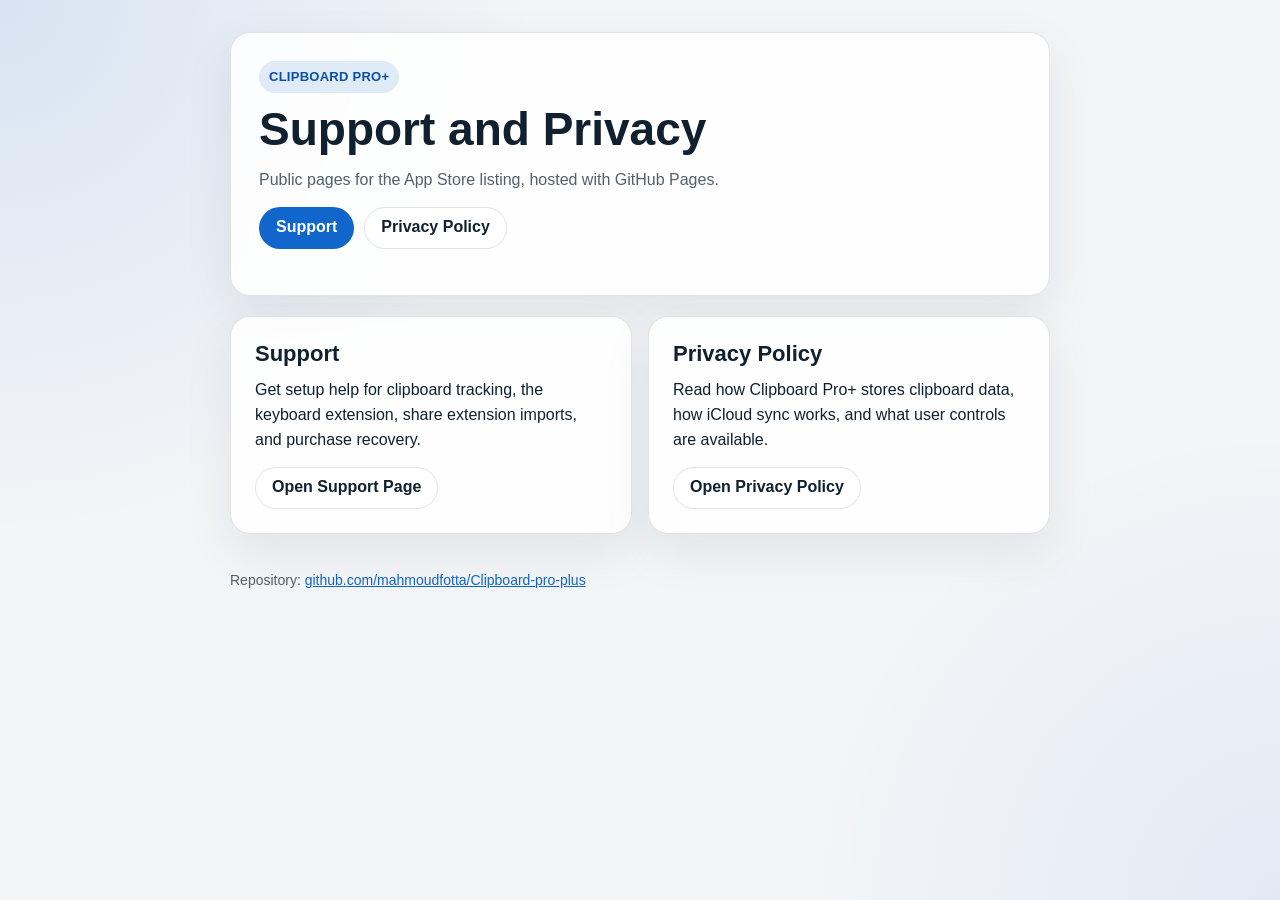
==== docs/index.html @ 3c4899cf "Add GitHub Pages support and privacy pages" ====
<!DOCTYPE html>
<html lang="en">
<head>
  <meta charset="utf-8">
  <meta name="viewport" content="width=device-width, initial-scale=1">
  <title>Clipboard Pro+</title>
  <meta name="description" content="Support and privacy pages for Clipboard Pro+.">
  <link rel="stylesheet" href="./site.css">
</head>
<body>
  <main class="page">
    <section class="hero">
      <div class="eyebrow">Clipboard Pro+</div>
      <h1>Support and Privacy</h1>
      <p class="muted">Public pages for the App Store listing, hosted with GitHub Pages.</p>
      <div class="nav">
        <a class="button primary" href="./support/">Support</a>
        <a class="button" href="./privacy-policy/">Privacy Policy</a>
      </div>
    </section>

    <section class="grid">
      <article class="card">
        <h2>Support</h2>
        <p>Get setup help for clipboard tracking, the keyboard extension, share extension imports, and purchase recovery.</p>
        <a class="button" href="./support/">Open Support Page</a>
      </article>

      <article class="card">
        <h2>Privacy Policy</h2>
        <p>Read how Clipboard Pro+ stores clipboard data, how iCloud sync works, and what user controls are available.</p>
        <a class="button" href="./privacy-policy/">Open Privacy Policy</a>
      </article>
    </section>

    <p class="footer">Repository: <a href="https://github.com/mahmoudfotta/Clipboard-pro-plus">github.com/mahmoudfotta/Clipboard-pro-plus</a></p>
  </main>
</body>
</html>
---- docs/site.css ----
:root {
  color-scheme: light dark;
  --bg: #f3f5f7;
  --surface: rgba(255, 255, 255, 0.88);
  --surface-strong: #ffffff;
  --text: #10202e;
  --muted: #52606d;
  --border: rgba(16, 32, 46, 0.12);
  --accent: #1166cc;
  --accent-strong: #0c4fa0;
  --shadow: 0 18px 50px rgba(16, 32, 46, 0.08);
}

@media (prefers-color-scheme: dark) {
  :root {
    --bg: #0e141a;
    --surface: rgba(25, 34, 43, 0.9);
    --surface-strong: #17212b;
    --text: #edf3f8;
    --muted: #aab8c4;
    --border: rgba(237, 243, 248, 0.1);
    --accent: #66aaff;
    --accent-strong: #8bbcff;
    --shadow: 0 22px 60px rgba(0, 0, 0, 0.28);
  }
}

* {
  box-sizing: border-box;
}

html {
  font-family: -apple-system, BlinkMacSystemFont, "SF Pro Text", "Segoe UI", sans-serif;
  line-height: 1.55;
}

body {
  margin: 0;
  min-height: 100vh;
  color: var(--text);
  background:
    radial-gradient(circle at top left, rgba(17, 102, 204, 0.12), transparent 34%),
    radial-gradient(circle at bottom right, rgba(17, 102, 204, 0.08), transparent 30%),
    var(--bg);
}

a {
  color: var(--accent);
}

a:hover {
  color: var(--accent-strong);
}

.page {
  max-width: 860px;
  margin: 0 auto;
  padding: 32px 20px 56px;
}

.hero,
.card {
  background: var(--surface);
  border: 1px solid var(--border);
  border-radius: 20px;
  box-shadow: var(--shadow);
  backdrop-filter: blur(16px);
}

.hero {
  padding: 28px;
  margin-bottom: 20px;
}

.card {
  padding: 24px;
  margin-bottom: 16px;
}

.eyebrow {
  display: inline-block;
  margin-bottom: 10px;
  padding: 6px 10px;
  border-radius: 999px;
  background: rgba(17, 102, 204, 0.12);
  color: var(--accent-strong);
  font-size: 13px;
  font-weight: 700;
  letter-spacing: 0.02em;
  text-transform: uppercase;
}

h1,
h2,
h3 {
  margin: 0 0 12px;
  line-height: 1.15;
}

h1 {
  font-size: clamp(32px, 5vw, 46px);
}

h2 {
  font-size: 22px;
}

p,
ul {
  margin: 0 0 14px;
}

ul {
  padding-left: 20px;
}

.nav {
  display: flex;
  flex-wrap: wrap;
  gap: 10px;
  margin-bottom: 18px;
}

.nav a,
.button {
  display: inline-flex;
  align-items: center;
  justify-content: center;
  min-height: 42px;
  padding: 0 16px;
  border: 1px solid var(--border);
  border-radius: 999px;
  background: var(--surface-strong);
  color: var(--text);
  font-weight: 600;
  text-decoration: none;
}

.button.primary {
  background: var(--accent);
  border-color: transparent;
  color: white;
}

.button.primary:hover {
  background: var(--accent-strong);
  color: white;
}

.grid {
  display: grid;
  grid-template-columns: repeat(auto-fit, minmax(240px, 1fr));
  gap: 16px;
}

.muted {
  color: var(--muted);
}

.footer {
  margin-top: 20px;
  font-size: 14px;
  color: var(--muted);
}
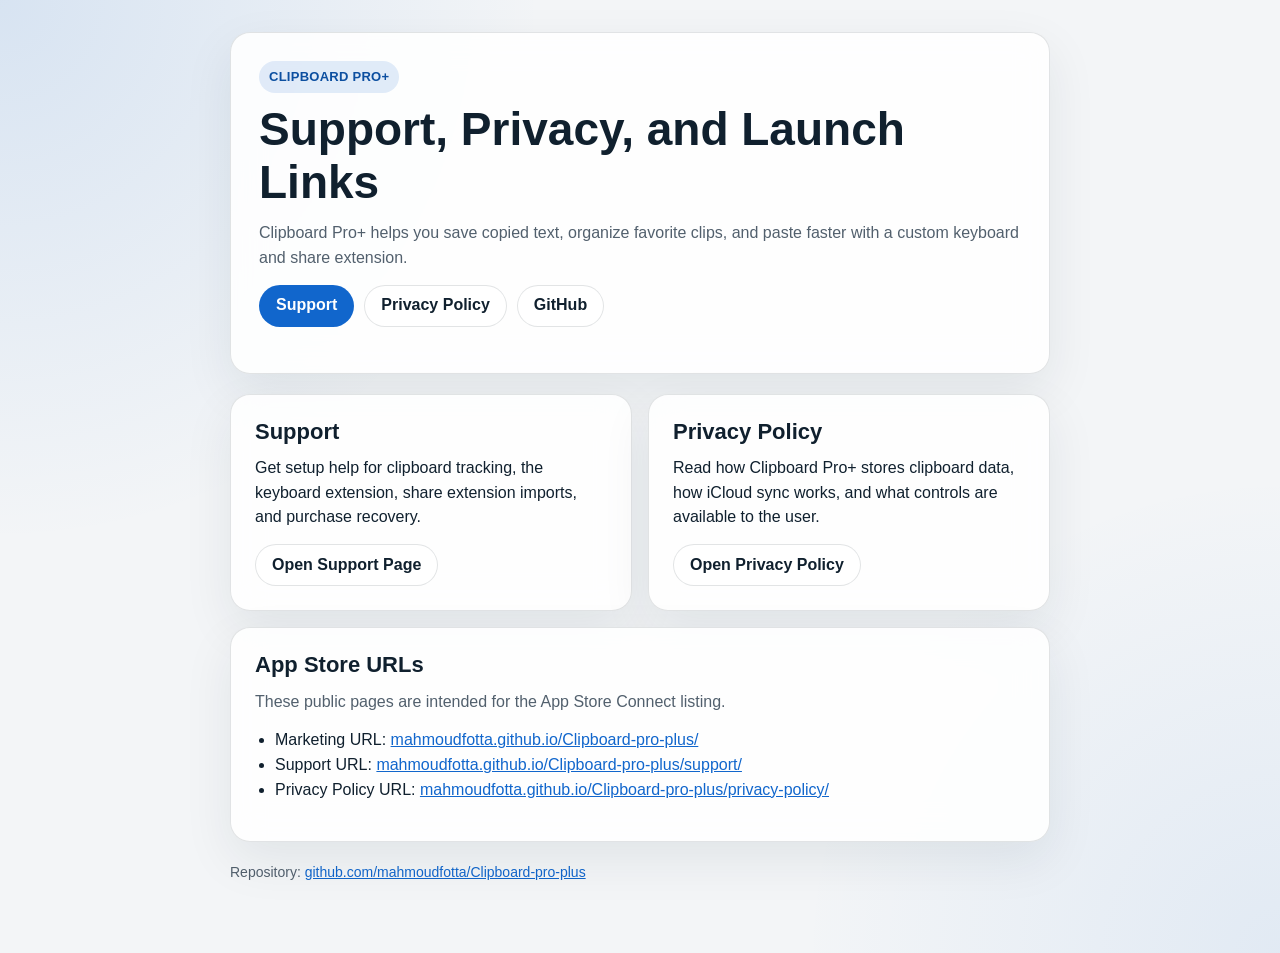
==== commit 86a37f5d: "Update support and privacy pages" ====
--- a/docs/index.html
+++ b/docs/index.html
@@ -4,18 +4,19 @@
   <meta charset="utf-8">
   <meta name="viewport" content="width=device-width, initial-scale=1">
   <title>Clipboard Pro+</title>
-  <meta name="description" content="Support and privacy pages for Clipboard Pro+.">
+  <meta name="description" content="Public support and privacy pages for Clipboard Pro+.">
   <link rel="stylesheet" href="./site.css">
 </head>
 <body>
   <main class="page">
     <section class="hero">
       <div class="eyebrow">Clipboard Pro+</div>
-      <h1>Support and Privacy</h1>
-      <p class="muted">Public pages for the App Store listing, hosted with GitHub Pages.</p>
+      <h1>Support, Privacy, and Launch Links</h1>
+      <p class="muted">Clipboard Pro+ helps you save copied text, organize favorite clips, and paste faster with a custom keyboard and share extension.</p>
       <div class="nav">
         <a class="button primary" href="./support/">Support</a>
         <a class="button" href="./privacy-policy/">Privacy Policy</a>
+        <a class="button" href="https://github.com/mahmoudfotta/Clipboard-pro-plus">GitHub</a>
       </div>
     </section>
 
@@ -28,9 +29,19 @@
 
       <article class="card">
         <h2>Privacy Policy</h2>
-        <p>Read how Clipboard Pro+ stores clipboard data, how iCloud sync works, and what user controls are available.</p>
+        <p>Read how Clipboard Pro+ stores clipboard data, how iCloud sync works, and what controls are available to the user.</p>
         <a class="button" href="./privacy-policy/">Open Privacy Policy</a>
       </article>
+    </section>
+
+    <section class="card">
+      <h2>App Store URLs</h2>
+      <p class="muted">These public pages are intended for the App Store Connect listing.</p>
+      <ul>
+        <li>Marketing URL: <a href="https://mahmoudfotta.github.io/Clipboard-pro-plus/">mahmoudfotta.github.io/Clipboard-pro-plus/</a></li>
+        <li>Support URL: <a href="https://mahmoudfotta.github.io/Clipboard-pro-plus/support/">mahmoudfotta.github.io/Clipboard-pro-plus/support/</a></li>
+        <li>Privacy Policy URL: <a href="https://mahmoudfotta.github.io/Clipboard-pro-plus/privacy-policy/">mahmoudfotta.github.io/Clipboard-pro-plus/privacy-policy/</a></li>
+      </ul>
     </section>
 
     <p class="footer">Repository: <a href="https://github.com/mahmoudfotta/Clipboard-pro-plus">github.com/mahmoudfotta/Clipboard-pro-plus</a></p>
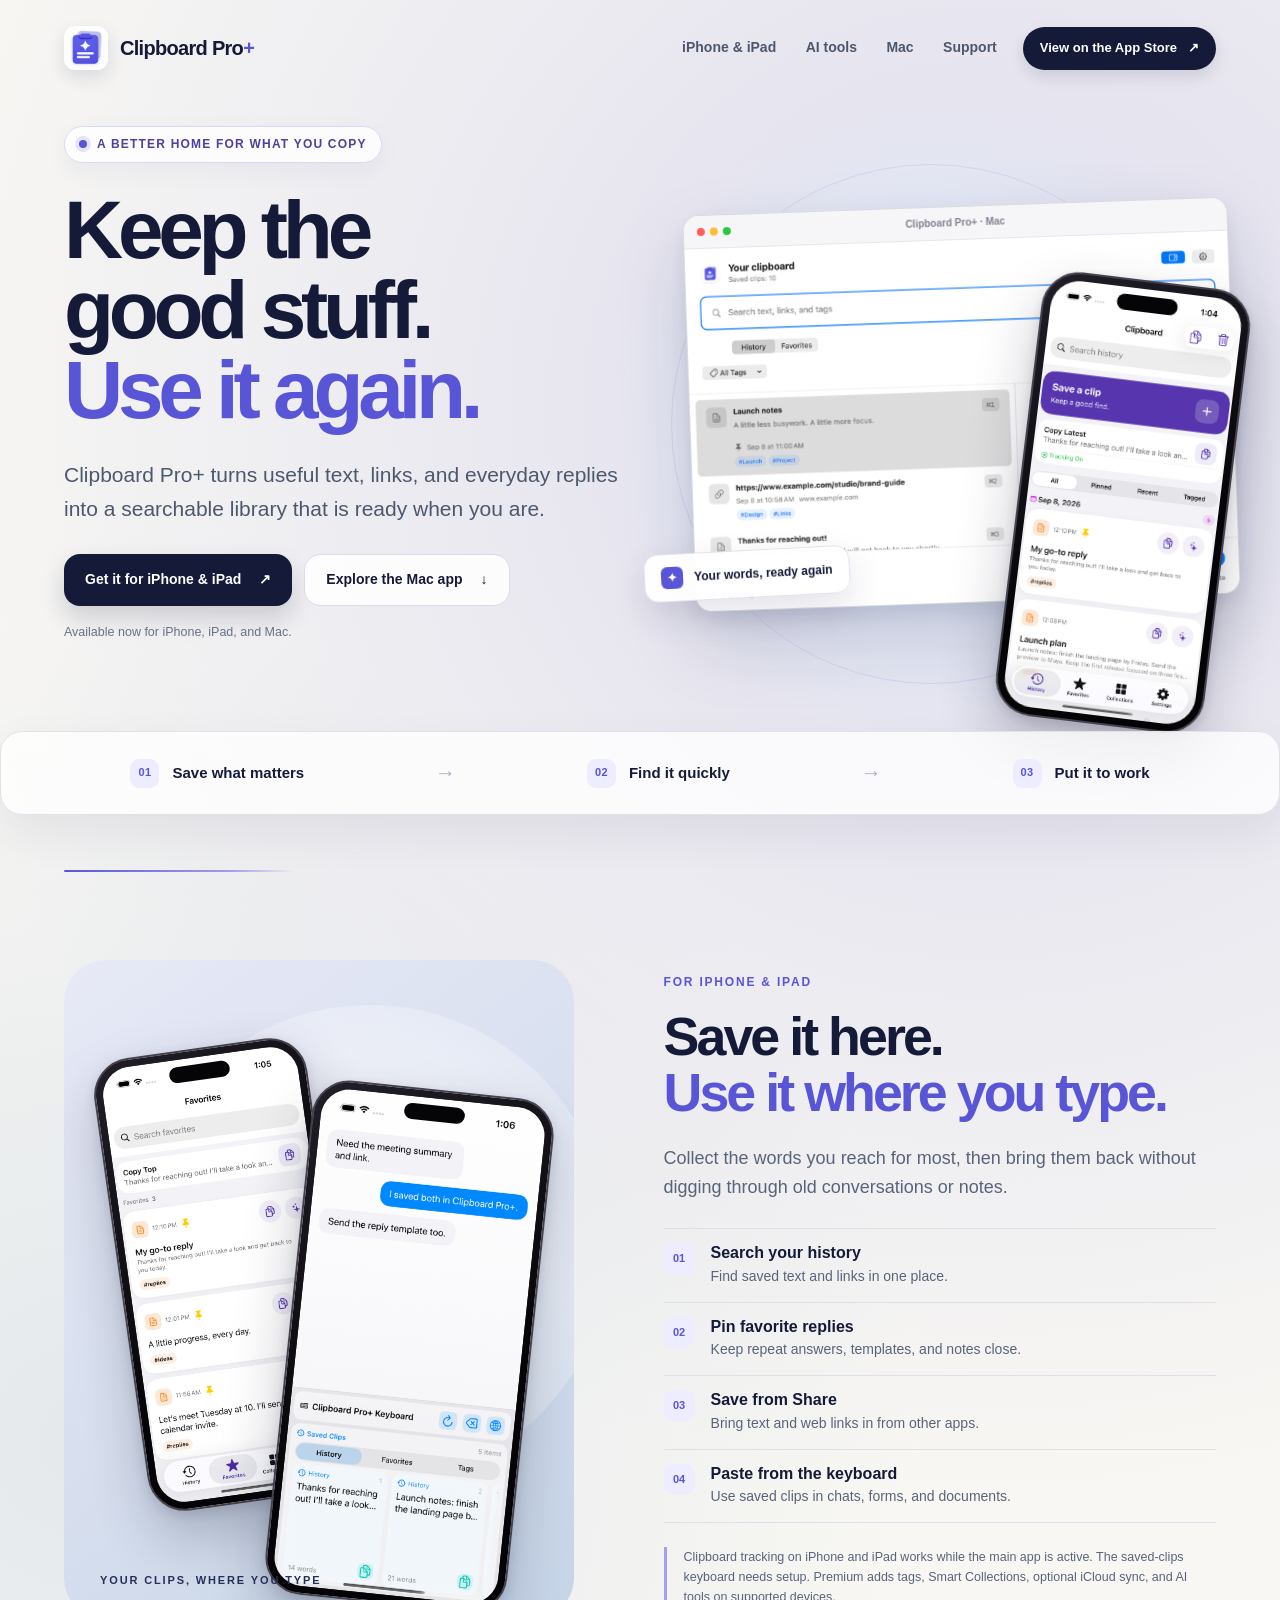
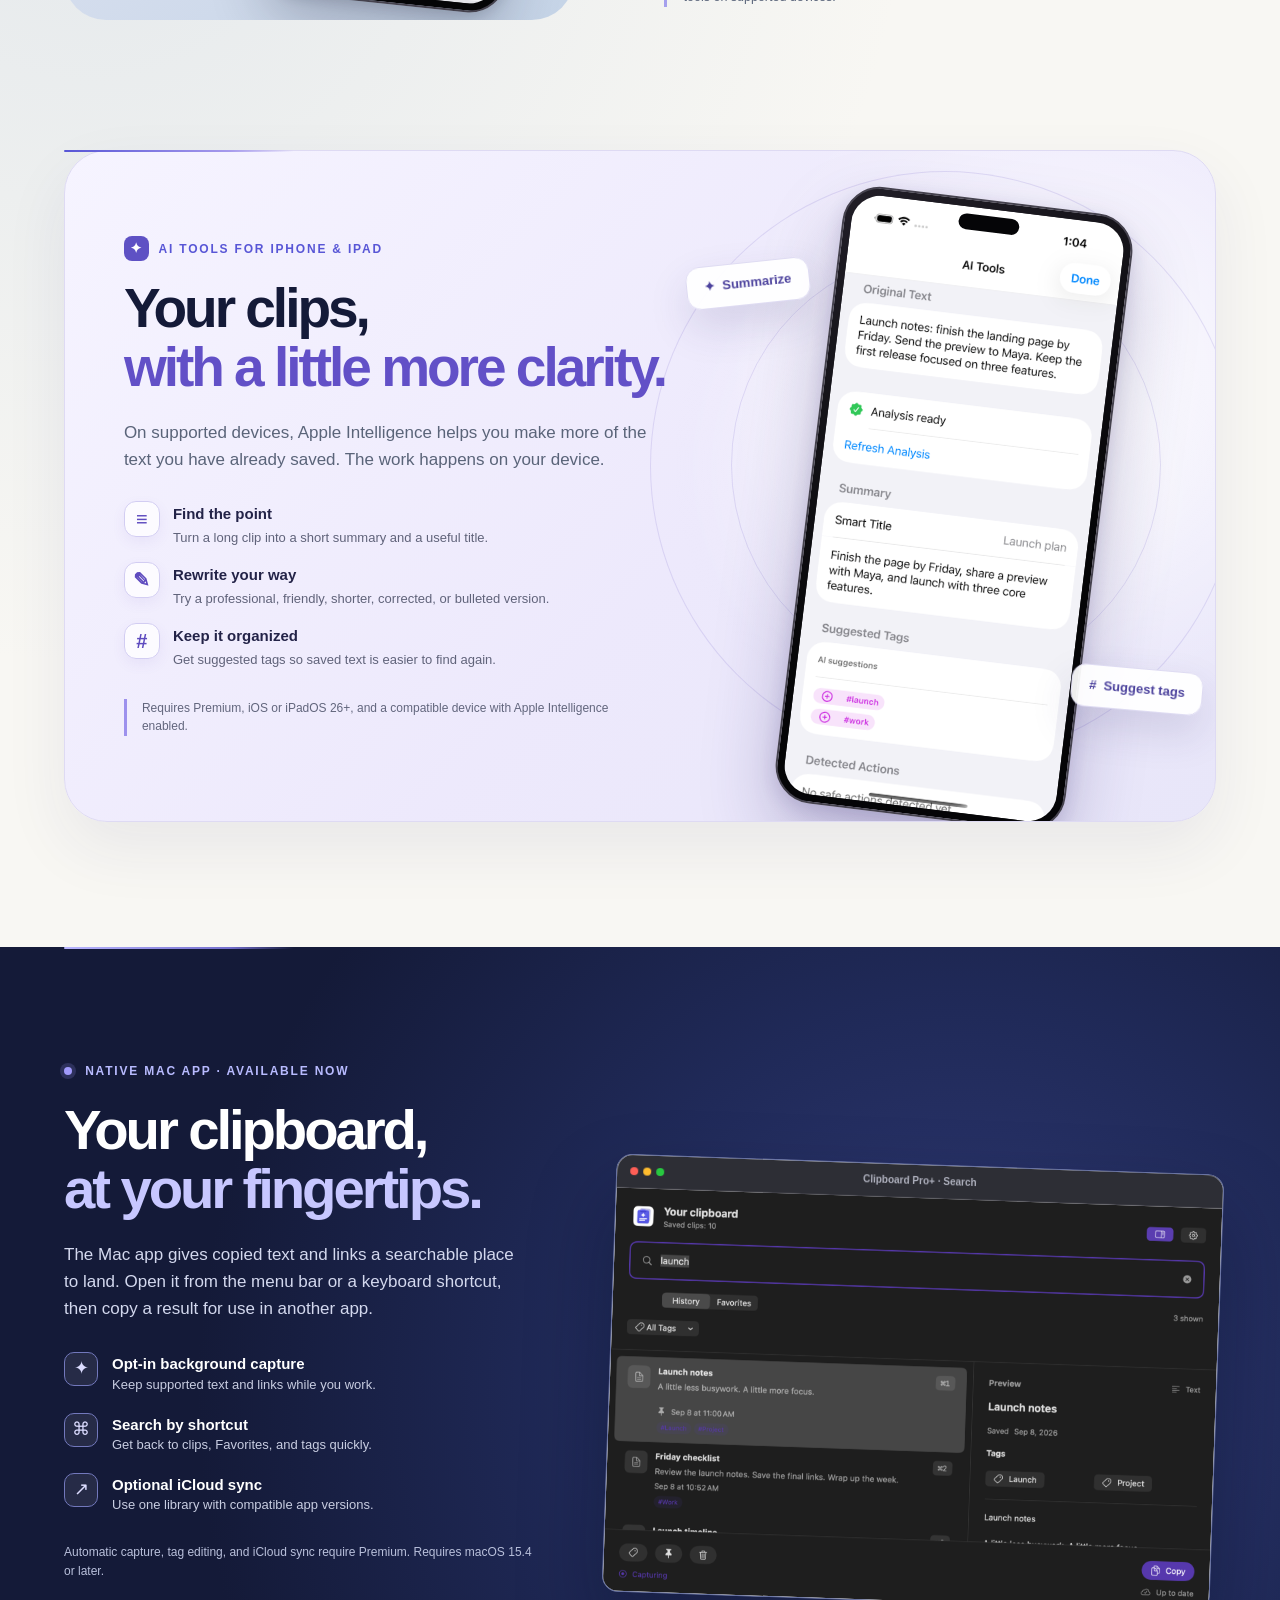
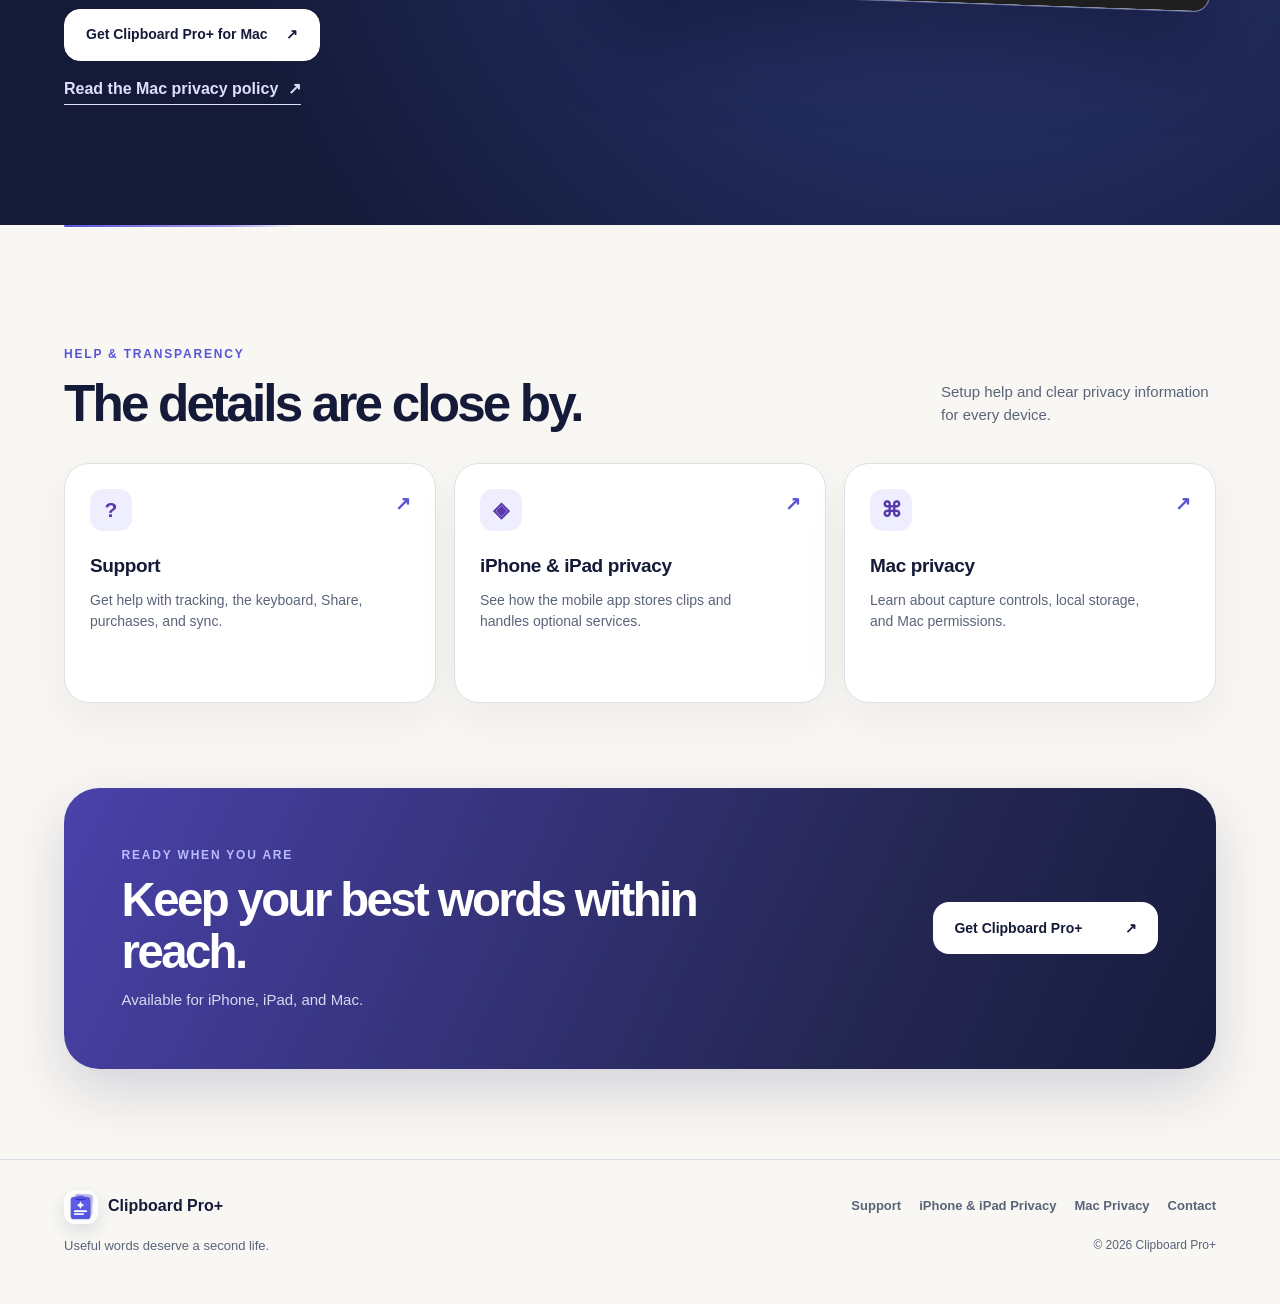
==== commit 0fb1877f: "Publish refreshed Clipboard Pro+ pages" ====
--- a/docs/index.html
+++ b/docs/index.html
@@ -1,50 +1,165 @@
 <!DOCTYPE html>
-<html lang="en">
+<html lang="en" class="home-page">
 <head>
   <meta charset="utf-8">
   <meta name="viewport" content="width=device-width, initial-scale=1">
-  <title>Clipboard Pro+</title>
-  <meta name="description" content="Public support and privacy pages for Clipboard Pro+.">
-  <link rel="stylesheet" href="./site.css">
+  <meta name="theme-color" content="#f7f5f0">
+  <meta name="description" content="Clipboard Pro+ keeps text, links, and favorite replies searchable across iPhone, iPad, and Mac, with on-device AI tools on compatible mobile devices.">
+  <title>Clipboard Pro+ — Keep the good stuff</title>
+  <link rel="icon" type="image/png" href="./assets/app-icon.png">
+  <link rel="stylesheet" href="./site.css?v=20260923-5">
+  <link rel="stylesheet" href="./home.css?v=20260923-5">
+  <link rel="stylesheet" href="./ai.css?v=20260923-5">
 </head>
-<body>
-  <main class="page">
-    <section class="hero">
-      <div class="eyebrow">Clipboard Pro+</div>
-      <h1>Support, Privacy, and Launch Links</h1>
-      <p class="muted">Clipboard Pro+ helps you save copied text, organize favorite clips, and paste faster with a custom keyboard and share extension.</p>
-      <div class="nav">
-        <a class="button primary" href="./support/">Support</a>
-        <a class="button" href="./privacy-policy/">Privacy Policy</a>
-        <a class="button" href="https://github.com/mahmoudfotta/Clipboard-pro-plus">GitHub</a>
+<body class="home">
+  <a class="skip-link" href="#main">Skip to content</a>
+  <header class="site-header shell">
+    <a class="brand" href="./" aria-label="Clipboard Pro+ home">
+      <img src="./assets/app-icon.png" width="44" height="44" alt="">
+      <span>Clipboard Pro<span class="brand-plus">+</span></span>
+    </a>
+    <nav class="site-nav" aria-label="Main navigation">
+      <a href="#ios">iPhone &amp; iPad</a>
+      <a href="#ai">AI tools</a>
+      <a href="#mac">Mac</a>
+      <a href="./support/">Support</a>
+    </nav>
+    <a class="nav-cta" href="https://apps.apple.com/us/app/clipboard-pro-paste-manager/id6761011158" target="_blank" rel="noopener noreferrer">View on the App Store <span aria-hidden="true">↗</span></a>
+  </header>
+
+  <main id="main">
+    <section class="hero-section shell" aria-labelledby="hero-title">
+      <div class="hero-copy">
+        <p class="kicker"><span class="kicker-dot" aria-hidden="true"></span> A better home for what you copy</p>
+        <h1 id="hero-title">Keep the<br>good stuff.<br><span>Use it again.</span></h1>
+        <p class="hero-lead">Clipboard Pro+ turns useful text, links, and everyday replies into a searchable library that is ready when you are.</p>
+        <div class="hero-actions">
+          <a class="home-button primary" href="https://apps.apple.com/us/app/clipboard-pro-paste-manager/id6761011158" target="_blank" rel="noopener noreferrer">Get it for iPhone &amp; iPad <span aria-hidden="true">↗</span></a>
+          <a class="home-button secondary" href="#mac">Explore the Mac app <span aria-hidden="true">↓</span></a>
+        </div>
+        <p class="hero-availability">Available now for iPhone, iPad, and Mac.</p>
+      </div>
+      <div class="hero-visual">
+        <div class="visual-halo" aria-hidden="true"></div>
+        <figure class="mac-window hero-mac">
+          <div class="window-bar"><span class="traffic-lights" aria-hidden="true"><i></i><i></i><i></i></span><span>Clipboard Pro+ · Mac</span></div>
+          <img src="./assets/mac-library.png" width="1600" height="1067" alt="Clipboard Pro+ Mac library with searchable clips and a selected note.">
+        </figure>
+        <figure class="phone-frame hero-phone">
+          <img src="./assets/iphone-history.png" width="690" height="1500" alt="Clipboard Pro+ on iPhone showing searchable history, saved clips, and Favorites.">
+        </figure>
+        <div class="floating-chip" aria-hidden="true"><span>✦</span> Your words, ready again</div>
       </div>
     </section>
 
-    <section class="grid">
-      <article class="card">
-        <h2>Support</h2>
-        <p>Get setup help for clipboard tracking, the keyboard extension, share extension imports, and purchase recovery.</p>
-        <a class="button" href="./support/">Open Support Page</a>
-      </article>
+    <div class="benefit-bar shell" aria-label="What Clipboard Pro+ helps you do">
+      <span><strong>01</strong> Save what matters</span>
+      <span class="benefit-arrow" aria-hidden="true">→</span>
+      <span><strong>02</strong> Find it quickly</span>
+      <span class="benefit-arrow" aria-hidden="true">→</span>
+      <span><strong>03</strong> Put it to work</span>
+    </div>
 
-      <article class="card">
-        <h2>Privacy Policy</h2>
-        <p>Read how Clipboard Pro+ stores clipboard data, how iCloud sync works, and what controls are available to the user.</p>
-        <a class="button" href="./privacy-policy/">Open Privacy Policy</a>
-      </article>
+    <section class="platform-section ios-section shell" id="ios" aria-labelledby="ios-title">
+      <div class="ios-visual">
+        <div class="ios-glow" aria-hidden="true"></div>
+        <figure class="phone-frame ios-phone-back">
+          <img src="./assets/iphone-favorites.png" width="690" height="1500" loading="lazy" alt="Favorites screen with pinned replies and notes.">
+        </figure>
+        <figure class="phone-frame ios-phone-front">
+          <img src="./assets/iphone-keyboard.png" width="690" height="1500" loading="lazy" alt="Clipboard Pro+ keyboard showing saved clips in a conversation.">
+        </figure>
+        <span class="ios-visual-label">YOUR CLIPS, WHERE YOU TYPE</span>
+      </div>
+      <div class="platform-copy">
+        <p class="section-label">For iPhone &amp; iPad</p>
+        <h2 id="ios-title">Save it here.<br><span>Use it where you type.</span></h2>
+        <p class="section-intro">Collect the words you reach for most, then bring them back without digging through old conversations or notes.</p>
+        <ul class="feature-list">
+          <li><span class="feature-number">01</span><div><strong>Search your history</strong><p>Find saved text and links in one place.</p></div></li>
+          <li><span class="feature-number">02</span><div><strong>Pin favorite replies</strong><p>Keep repeat answers, templates, and notes close.</p></div></li>
+          <li><span class="feature-number">03</span><div><strong>Save from Share</strong><p>Bring text and web links in from other apps.</p></div></li>
+          <li><span class="feature-number">04</span><div><strong>Paste from the keyboard</strong><p>Use saved clips in chats, forms, and documents.</p></div></li>
+        </ul>
+        <p class="platform-note">Clipboard tracking on iPhone and iPad works while the main app is active. The saved-clips keyboard needs setup. Premium adds tags, Smart Collections, optional iCloud sync, and AI tools on supported devices.</p>
+      </div>
     </section>
 
-    <section class="card">
-      <h2>App Store URLs</h2>
-      <p class="muted">These public pages are intended for the App Store Connect listing.</p>
-      <ul>
-        <li>Marketing URL: <a href="https://mahmoudfotta.github.io/Clipboard-pro-plus/">mahmoudfotta.github.io/Clipboard-pro-plus/</a></li>
-        <li>Support URL: <a href="https://mahmoudfotta.github.io/Clipboard-pro-plus/support/">mahmoudfotta.github.io/Clipboard-pro-plus/support/</a></li>
-        <li>Privacy Policy URL: <a href="https://mahmoudfotta.github.io/Clipboard-pro-plus/privacy-policy/">mahmoudfotta.github.io/Clipboard-pro-plus/privacy-policy/</a></li>
-      </ul>
+    <section class="ai-section shell" id="ai" aria-labelledby="ai-title">
+      <div class="ai-panel">
+        <div class="ai-copy">
+          <p class="section-label"><span class="ai-label-star" aria-hidden="true">✦</span> AI tools for iPhone &amp; iPad</p>
+          <h2 id="ai-title">Your clips,<br><span>with a little more clarity.</span></h2>
+          <p class="section-intro">On supported devices, Apple Intelligence helps you make more of the text you have already saved. The work happens on your device.</p>
+          <ul class="ai-feature-list">
+            <li><span class="ai-feature-icon" aria-hidden="true">≡</span><div><strong>Find the point</strong><p>Turn a long clip into a short summary and a useful title.</p></div></li>
+            <li><span class="ai-feature-icon" aria-hidden="true">✎</span><div><strong>Rewrite your way</strong><p>Try a professional, friendly, shorter, corrected, or bulleted version.</p></div></li>
+            <li><span class="ai-feature-icon" aria-hidden="true">#</span><div><strong>Keep it organized</strong><p>Get suggested tags so saved text is easier to find again.</p></div></li>
+          </ul>
+          <p class="ai-note">Requires Premium, iOS or iPadOS 26+, and a compatible device with Apple Intelligence enabled.</p>
+        </div>
+        <div class="ai-visual">
+          <div class="ai-orbit" aria-hidden="true"></div>
+          <div class="ai-orbit ai-orbit-small" aria-hidden="true"></div>
+          <figure class="phone-frame ai-phone">
+            <img src="./assets/iphone-ai.png" width="690" height="1500" loading="lazy" alt="Clipboard Pro+ AI Tools screen showing a summary, smart title, and suggested tags for a saved clip.">
+          </figure>
+          <span class="ai-float ai-float-top" aria-hidden="true">✦ &nbsp;Summarize</span>
+          <span class="ai-float ai-float-bottom" aria-hidden="true"># &nbsp;Suggest tags</span>
+        </div>
+      </div>
     </section>
 
-    <p class="footer">Repository: <a href="https://github.com/mahmoudfotta/Clipboard-pro-plus">github.com/mahmoudfotta/Clipboard-pro-plus</a></p>
+    <section class="mac-section" id="mac" aria-labelledby="mac-title">
+      <div class="shell mac-layout">
+        <div class="mac-copy">
+          <p class="section-label light"><span class="preview-dot" aria-hidden="true"></span> Native Mac app · available now</p>
+          <h2 id="mac-title">Your clipboard,<br><span>at your fingertips.</span></h2>
+          <p class="section-intro">The Mac app gives copied text and links a searchable place to land. Open it from the menu bar or a keyboard shortcut, then copy a result for use in another app.</p>
+          <div class="mac-features">
+            <div><span aria-hidden="true">✦</span><strong>Opt-in background capture</strong><p>Keep supported text and links while you work.</p></div>
+            <div><span aria-hidden="true">⌘</span><strong>Search by shortcut</strong><p>Get back to clips, Favorites, and tags quickly.</p></div>
+            <div><span aria-hidden="true">↗</span><strong>Optional iCloud sync</strong><p>Use one library with compatible app versions.</p></div>
+          </div>
+          <p class="mac-note">Automatic capture, tag editing, and iCloud sync require Premium. Requires macOS 15.4 or later.</p>
+          <div class="mac-actions">
+            <a class="home-button secondary" href="https://apps.apple.com/us/app/clipboard-pro-paste-manager/id6761011158" target="_blank" rel="noopener noreferrer">Get Clipboard Pro+ for Mac <span aria-hidden="true">↗</span></a>
+            <a class="text-link light-link" href="./mac-privacy-policy/">Read the Mac privacy policy <span aria-hidden="true">↗</span></a>
+          </div>
+        </div>
+        <figure class="mac-window mac-showcase">
+          <div class="window-bar dark"><span class="traffic-lights" aria-hidden="true"><i></i><i></i><i></i></span><span>Clipboard Pro+ · Search</span></div>
+          <img src="./assets/mac-search.png" width="1600" height="1067" loading="lazy" alt="Dark Mac search view showing a search for launch notes, matching clips, tags, and a copy action.">
+        </figure>
+      </div>
+    </section>
+
+    <section class="resources-section shell" id="resources" aria-labelledby="resources-title">
+      <div class="resources-heading">
+        <div><p class="section-label">Help &amp; transparency</p><h2 id="resources-title">The details are close by.</h2></div>
+        <p>Setup help and clear privacy information for every device.</p>
+      </div>
+      <div class="resource-grid">
+        <a class="resource-card" href="./support/"><span class="resource-mark" aria-hidden="true">?</span><strong>Support</strong><span>Get help with tracking, the keyboard, Share, purchases, and sync.</span><b aria-hidden="true">↗</b></a>
+        <a class="resource-card" href="./privacy-policy/"><span class="resource-mark" aria-hidden="true">◈</span><strong>iPhone &amp; iPad privacy</strong><span>See how the mobile app stores clips and handles optional services.</span><b aria-hidden="true">↗</b></a>
+        <a class="resource-card" href="./mac-privacy-policy/"><span class="resource-mark" aria-hidden="true">⌘</span><strong>Mac privacy</strong><span>Learn about capture controls, local storage, and Mac permissions.</span><b aria-hidden="true">↗</b></a>
+      </div>
+    </section>
+
+    <section class="closing-section shell" aria-labelledby="closing-title">
+      <div class="closing-panel">
+        <div><p class="section-label light">Ready when you are</p><h2 id="closing-title">Keep your best words within reach.</h2><p>Available for iPhone, iPad, and Mac.</p></div>
+        <a class="home-button closing-button" href="https://apps.apple.com/us/app/clipboard-pro-paste-manager/id6761011158" target="_blank" rel="noopener noreferrer">Get Clipboard Pro+ <span aria-hidden="true">↗</span></a>
+      </div>
+    </section>
   </main>
+
+  <footer class="site-footer shell">
+    <div class="footer-brand"><img src="./assets/app-icon.png" width="34" height="34" alt=""><span>Clipboard Pro+</span></div>
+    <p>Useful words deserve a second life.</p>
+    <nav aria-label="Footer navigation"><a href="./support/">Support</a><a href="./privacy-policy/">iPhone &amp; iPad Privacy</a><a href="./mac-privacy-policy/">Mac Privacy</a><a href="mailto:clipboardproplus@gmail.com">Contact</a></nav>
+    <small>© 2026 Clipboard Pro+</small>
+  </footer>
+  <script src="./home-motion.js?v=20260923-5" defer></script>
 </body>
 </html>
--- a/docs/site.css
+++ b/docs/site.css
@@ -162,3 +162,141 @@
   font-size: 14px;
   color: var(--muted);
 }
+
+/* Support and policy pages share the product site's visual language. Keep
+   these rules scoped so the homepage retains its own layout in home.css. */
+.info {
+  color-scheme: light;
+  --info-ink: #141a38;
+  --info-muted: #59647a;
+  --info-indigo: #5856d6;
+  --info-line: #e0e2eb;
+  color: var(--info-ink);
+  background:
+    radial-gradient(circle at 81% 9%, rgba(88, 86, 214, 0.14), transparent 25%),
+    radial-gradient(circle at 4% 48%, rgba(207, 218, 232, 0.32), transparent 30%),
+    #f8f7f3;
+  overflow-x: clip;
+}
+
+.info * { box-sizing: border-box; }
+.info a { color: #433bb3; }
+.info a:hover { color: #292078; }
+.info a:focus-visible { outline: 3px solid var(--info-indigo); outline-offset: 4px; border-radius: 4px; }
+.info p, .info ul, .info ol { margin-block: 0; }
+.info-shell { width: min(100%, 1320px); margin-inline: auto; padding-inline: clamp(24px, 5vw, 72px); }
+.info-skip { position: absolute; top: -90px; left: 16px; z-index: 100; padding: 12px 18px; border-radius: 12px; background: white; color: var(--info-ink); }
+.info-skip:focus { top: 12px; }
+
+.info-header { position: relative; z-index: 4; }
+.info-header-inner { min-height: 96px; display: flex; align-items: center; gap: 25px; }
+.info-brand { display: inline-flex; align-items: center; gap: 12px; white-space: nowrap; color: var(--info-ink) !important; font-size: 20px; font-weight: 760; letter-spacing: -0.035em; text-decoration: none; }
+.info-brand img, .info-footer-brand img { display: block; border-radius: 11px; box-shadow: 0 7px 18px rgba(27, 32, 82, 0.12); }
+.info-brand b { color: var(--info-indigo); }
+.info-nav { display: flex; align-items: center; justify-content: center; gap: clamp(15px, 2.3vw, 32px); margin-left: auto; }
+.info-nav a { color: #4d576c; font-size: 14px; font-weight: 650; text-decoration: none; white-space: nowrap; }
+.info-nav a:hover, .info-nav a[aria-current="page"] { color: var(--info-indigo); }
+.info-nav a[aria-current="page"] { text-decoration: underline; text-underline-offset: 6px; text-decoration-thickness: 2px; }
+.info-header .info-contact { display: inline-flex; align-items: center; justify-content: center; min-height: 43px; padding: 0 18px; border-radius: 999px; background: var(--info-ink); color: white; font-size: 13px; font-weight: 700; text-decoration: none; white-space: nowrap; box-shadow: 0 7px 16px rgba(20, 26, 56, 0.12); }
+.info-header .info-contact:hover { background: #303861; color: white; }
+
+.info-main { padding-bottom: 104px; }
+.info-hero { position: relative; isolation: isolate; display: grid; grid-template-columns: minmax(0, 1fr) minmax(240px, 0.46fr); align-items: center; gap: 30px; min-height: 360px; padding: clamp(32px, 5vw, 66px); border: 1px solid #dcdce9; border-radius: 35px; background: linear-gradient(125deg, #f0effb 0%, #e3e7f5 53%, #d5deed 100%); overflow: hidden; }
+.info-hero::before { content: ""; position: absolute; z-index: -1; width: 490px; height: 490px; right: -7%; top: -200px; border: 1px solid rgba(88, 86, 214, 0.13); border-radius: 50%; box-shadow: 0 0 0 66px rgba(255,255,255,0.14), 0 0 0 132px rgba(255,255,255,0.11); }
+.info-hero-copy { position: relative; z-index: 1; animation: info-rise 700ms both; }
+.info-eyebrow { display: inline-flex; align-items: center; gap: 9px; padding: 8px 13px; border: 1px solid #d6d4ee; border-radius: 999px; background: #ffffffbd; color: #4b419f; font-size: 11px; font-weight: 800; letter-spacing: 0.13em; text-transform: uppercase; }
+.info-eyebrow::before { content: ""; width: 8px; height: 8px; border-radius: 50%; background: var(--info-indigo); box-shadow: 0 0 0 4px rgba(88, 86, 214, 0.13); }
+.info-hero h1 { max-width: 760px; margin: 22px 0 0; color: var(--info-ink); font-size: clamp(44px, 5vw, 70px); font-weight: 790; line-height: 1.02; letter-spacing: -0.057em; text-wrap: balance; }
+.info-hero-description { max-width: 645px; margin-top: 19px !important; color: #4d586c; font-size: clamp(16px, 1.5vw, 19px); line-height: 1.58; }
+.info-date { margin-top: 22px !important; color: #5a6479; font-size: 13px; font-weight: 650; }
+.info-hero-visual { position: relative; min-height: 250px; animation: info-rise 800ms 100ms both; }
+.info-visual-sheet { position: absolute; top: 2px; right: 13%; width: min(260px, 85%); min-height: 250px; padding: 24px; transform: rotate(5deg); border: 1px solid #dedeea; border-radius: 23px; background: #fff; box-shadow: 0 24px 45px rgba(32, 39, 90, 0.13); animation: info-float-sheet 7s ease-in-out infinite alternate; }
+.info-sheet-top { display: flex; align-items: center; gap: 8px; color: #8e92a8; font-size: 10px; font-weight: 800; letter-spacing: 0.12em; }
+.info-sheet-top::before { content: ""; display: inline-block; width: 11px; height: 11px; border-radius: 4px; background: var(--info-indigo); }
+.info-sheet-line { display: block; width: 85%; height: 9px; margin-top: 15px; border-radius: 999px; background: #e8eaf3; }
+.info-sheet-line:nth-of-type(3) { width: 64%; }
+.info-sheet-line:nth-of-type(4) { width: 73%; }
+.info-sheet-line:nth-of-type(5) { width: 50%; }
+.info-sheet-mark { display: grid; place-items: center; width: 46px; height: 46px; margin-top: 31px; border-radius: 14px; background: #edebff; color: #4c42b9; font-size: 24px; font-weight: 700; }
+.info-visual-icon { position: absolute; left: 3%; bottom: -7px; width: 92px; height: 92px; padding: 7px; transform: rotate(-11deg); border: 1px solid #e3e1ef; border-radius: 25px; background: white; box-shadow: 0 20px 34px rgba(31, 34, 83, 0.15); animation: info-float-icon 6s ease-in-out infinite alternate; }
+.info-visual-icon img { display: block; width: 100%; height: 100%; border-radius: 18px; }
+
+.info-content-layout { display: grid; grid-template-columns: minmax(195px, 0.31fr) minmax(0, 1fr); gap: clamp(38px, 6vw, 92px); align-items: start; padding-top: 65px; animation: info-rise 800ms 160ms both; }
+.info-toc { position: sticky; top: 24px; max-height: calc(100vh - 48px); padding-top: 9px; overflow-y: auto; }
+.info-toc-heading { display: flex; align-items: center; justify-content: space-between; gap: 10px; margin: 0 0 17px !important; color: var(--info-indigo); cursor: pointer; font-size: 11px; font-weight: 800; letter-spacing: 0.15em; list-style: none; text-transform: uppercase; }
+.info-toc-heading::-webkit-details-marker { display: none; }
+.info-toc-heading::after { content: ""; flex: none; width: 7px; height: 7px; margin-right: 4px; border-right: 2px solid currentColor; border-bottom: 2px solid currentColor; transform: rotate(45deg); transition: transform 160ms ease; }
+.info-toc-details[open] > .info-toc-heading::after { transform: rotate(225deg); }
+.info-toc-heading:focus-visible { outline: 3px solid var(--info-indigo); outline-offset: 5px; border-radius: 3px; }
+.info-toc nav { display: grid; gap: 3px; padding-left: 15px; border-left: 1px solid #d9dce8; }
+.info-toc nav a { display: block; margin-left: -16px; padding: 7px 0 7px 15px; border-left: 2px solid transparent; color: #586277; font-size: 13px; font-weight: 650; line-height: 1.4; text-decoration: none; transition: color 160ms ease, border-color 160ms ease, transform 160ms ease; }
+.info-toc nav a:hover, .info-toc nav a:focus-visible { border-left-color: var(--info-indigo); color: var(--info-indigo); }
+.info-toc nav a:hover { transform: translateX(3px); }
+.info-article { min-width: 0; max-width: 820px; padding: 0 0 10px; color: #303a50; font-size: 16px; line-height: 1.76; }
+.info-article h2 { scroll-margin-top: 26px; margin: 42px 0 17px; padding-top: 35px; border-top: 1px solid var(--info-line); color: var(--info-ink); font-size: clamp(25px, 2.25vw, 31px); font-weight: 760; line-height: 1.2; letter-spacing: -0.035em; }
+.info-article h2:first-child { margin-top: 0; padding-top: 0; border-top: 0; }
+.info-article p, .info-article ul, .info-article ol { margin-bottom: 16px; }
+.info-article ul, .info-article ol { padding-left: 26px; }
+.info-article li { padding-left: 3px; margin-bottom: 8px; }
+.info-article li::marker { color: #625cc3; }
+.info-article code { padding: 2px 5px; border-radius: 5px; background: #ebecf5; color: #303051; font: 0.88em/1.5 ui-monospace, SFMono-Regular, Menlo, Monaco, Consolas, monospace; overflow-wrap: anywhere; }
+.info-article a { text-underline-offset: 3px; }
+.info-article small { color: var(--info-muted); font-size: 13px; }
+.info-cross-platform { margin: 24px 0 30px; padding: 22px 24px; border: 1px solid #d8d7ee; border-radius: 19px; background: #f0eff9; }
+.info-cross-platform h3 { margin: 0 0 10px; color: var(--info-ink); font-size: 19px; letter-spacing: -0.02em; }
+.info-cross-platform p:last-child { margin-bottom: 0; }
+.info-article [lang="ar"] { scroll-margin-top: 26px; margin-top: 50px; padding: 24px 28px; border: 1px solid #e0e0ef; border-radius: 24px; background: #f0eff8; font-family: -apple-system, BlinkMacSystemFont, "Segoe UI", Tahoma, sans-serif; line-height: 1.95; }
+.info-article [lang="ar"] h2 { border-color: #d7d6e8; }
+.info-article [lang="ar"] h1 { margin: 0 0 6px; color: var(--info-ink); font-size: clamp(28px, 3vw, 37px); line-height: 1.3; }
+
+.info-footer { display: grid; grid-template-columns: 1fr auto; gap: 12px 30px; align-items: center; padding-top: 30px; padding-bottom: 48px; border-top: 1px solid #dadde5; color: var(--info-muted); }
+.info-footer-brand { display: inline-flex; align-items: center; gap: 10px; color: var(--info-ink); font-weight: 750; }
+.info-footer p { grid-column: 1; font-size: 13px; }
+.info-footer nav { grid-column: 2; grid-row: 1; display: flex; flex-wrap: wrap; gap: 18px; }
+.info-footer a { color: #566177; font-size: 13px; font-weight: 650; text-decoration: none; }
+.info-footer a:hover { color: var(--info-indigo); }
+.info-footer small { grid-column: 2; grid-row: 2; text-align: right; font-size: 12px; }
+
+@keyframes info-rise { from { opacity: 0; transform: translateY(16px); } to { opacity: 1; transform: translateY(0); } }
+@keyframes info-float-sheet { to { transform: translateY(-7px) rotate(4deg); } }
+@keyframes info-float-icon { to { transform: translateY(7px) rotate(-9deg); } }
+
+@media (max-width: 1000px) {
+  .info-header .info-contact { display: none; }
+  .info-hero { grid-template-columns: minmax(0, 1fr) 230px; }
+  .info-visual-sheet { right: 0; }
+  .info-content-layout { grid-template-columns: 175px minmax(0, 1fr); gap: 38px; }
+}
+
+@media (max-width: 700px) {
+  .info-shell { padding-inline: 18px; }
+  .info-header-inner { min-height: auto; flex-wrap: wrap; gap: 13px; padding-top: 18px; padding-bottom: 18px; }
+  .info-brand { font-size: 18px; }
+  .info-brand img { width: 39px; height: 39px; }
+  .info-nav { order: 2; display: grid; grid-template-columns: repeat(2, minmax(0, 1fr)); width: 100%; gap: 8px; margin-left: 0; }
+  .info-nav a { display: flex; align-items: center; justify-content: center; min-width: 0; min-height: 40px; padding: 8px 10px; border: 1px solid #e0dfed; border-radius: 12px; background: #ffffffb5; font-size: 12px; line-height: 1.25; text-align: center; white-space: normal; }
+  .info-nav a[aria-current="page"] { border-color: #c7c4eb; background: #eceafc; text-decoration: none; }
+  .info-hero { display: block; min-height: auto; padding: 30px 24px 34px; border-radius: 25px; }
+  .info-hero h1 { font-size: clamp(34px, 8.4vw, 50px); line-height: 1.07; }
+  .info-hero-description { font-size: 16px; }
+  .info-hero-visual { display: none; }
+  .info-content-layout { display: block; padding-top: 28px; }
+  .info-toc { position: static; max-height: none; margin-bottom: 28px; padding: 17px 18px; border: 1px solid var(--info-line); border-radius: 17px; background: #ffffffd6; overflow: visible; }
+  .info-toc-heading { margin-bottom: 0 !important; }
+  .info-toc-details[open] > .info-toc-heading { margin-bottom: 15px !important; }
+  .info-toc nav { display: grid; grid-template-columns: repeat(2, minmax(0, 1fr)); gap: 4px 10px; padding: 14px 0 0; border: 0; border-top: 1px solid var(--info-line); }
+  .info-toc nav a { margin: 0; padding: 6px 0; border: 0; font-size: 12px; line-height: 1.35; text-decoration: underline; text-decoration-color: #b5b2de; text-underline-offset: 4px; }
+  .info-article { font-size: 15px; }
+  .info-article h2 { margin-top: 32px; padding-top: 27px; font-size: 25px; }
+  .info-cross-platform { padding: 18px; }
+  .info-footer { display: block; padding-bottom: 36px; }
+  .info-footer p { margin-top: 10px; }
+  .info-footer nav { margin-top: 20px; }
+  .info-footer small { display: block; margin-top: 19px; text-align: left; }
+}
+
+@media (prefers-reduced-motion: reduce) {
+  .info-hero-copy, .info-hero-visual, .info-visual-sheet, .info-visual-icon, .info-content-layout { animation: none; }
+  .info-toc nav a { transition: none; }
+  .info-toc nav a:hover { transform: none; }
+}
--- a/docs/home.css
+++ b/docs/home.css
@@ -0,0 +1,346 @@
+/* Product homepage styles are scoped to .home so support and legal pages keep
+   their existing layout from site.css. */
+.home {
+  color-scheme: light;
+  --home-ink: #141a38;
+  --home-muted: #5a6479;
+  --home-indigo: #5856d6;
+  --home-purple: #5738ad;
+  --home-blue: #1f5cbf;
+  color: var(--home-ink);
+  background:
+    radial-gradient(circle at 77% 9%, rgba(88, 86, 214, 0.16), transparent 26%),
+    radial-gradient(circle at 7% 32%, rgba(201, 213, 226, 0.42), transparent 25%),
+    #f8f7f3;
+  overflow-x: clip;
+}
+
+.home * { box-sizing: border-box; }
+.home figure { margin: 0; }
+.home a { color: inherit; }
+.home a:focus-visible { outline: 3px solid var(--home-indigo); outline-offset: 4px; }
+.home h1, .home h2, .home h3 { margin: 0; }
+.home p { margin: 0; }
+.home .shell { width: min(100%, 1320px); margin-inline: auto; padding-inline: clamp(24px, 5vw, 72px); }
+.home .skip-link { position: absolute; top: -80px; left: 16px; z-index: 100; background: white; color: var(--home-ink); padding: 12px 18px; border-radius: 12px; }
+.home .skip-link:focus { top: 12px; }
+.home #ios, .home #ai, .home #mac, .home #resources { scroll-margin-top: clamp(24px, 4vw, 56px); }
+
+.home .site-header { min-height: 96px; display: flex; align-items: center; gap: 26px; position: relative; z-index: 10; }
+.home .brand { display: inline-flex; gap: 12px; align-items: center; font-size: 20px; font-weight: 760; letter-spacing: -0.7px; text-decoration: none; white-space: nowrap; }
+.home .brand img, .home .footer-brand img { display: block; border-radius: 11px; box-shadow: 0 7px 18px rgba(27, 32, 82, 0.12); }
+.home .brand-plus { color: var(--home-indigo); }
+.home .site-nav { display: flex; align-items: center; justify-content: center; gap: clamp(16px, 2.3vw, 34px); margin-left: auto; }
+.home .site-nav a { color: #4d576c; font-size: 14px; font-weight: 650; text-decoration: none; white-space: nowrap; }
+.home .site-nav a:hover, .home .site-footer a:hover { color: var(--home-indigo); }
+.home .nav-cta { display: inline-flex; align-items: center; gap: 11px; min-height: 43px; padding: 0 17px; color: white; background: var(--home-ink); border-radius: 999px; font-size: 13px; font-weight: 700; text-decoration: none; white-space: nowrap; box-shadow: 0 7px 16px rgba(20, 26, 56, 0.12); }
+.home .nav-cta:hover { color: white; background: #303861; }
+
+.home .hero-section { display: grid; grid-template-columns: minmax(0, 1.01fr) minmax(0, 0.99fr); align-items: center; gap: 8px; min-height: 650px; padding-top: 20px; padding-bottom: 66px; }
+.home .hero-copy { position: relative; z-index: 2; padding-bottom: 28px; }
+.home .kicker { display: inline-flex; align-items: center; gap: 10px; padding: 8px 14px; color: #4b419f; background: #ffffffcc; border: 1px solid #d9d8f2; border-radius: 999px; font-size: 12px; font-weight: 760; letter-spacing: 0.1em; text-transform: uppercase; box-shadow: 0 8px 25px rgba(46, 44, 111, 0.05); }
+.home .kicker-dot, .home .preview-dot { width: 8px; height: 8px; border-radius: 50%; background: var(--home-indigo); box-shadow: 0 0 0 4px rgba(88, 86, 214, 0.14); flex: none; }
+.home .hero-copy h1 { margin-top: 27px; font-size: clamp(62px, 6.4vw, 88px); line-height: 0.98; letter-spacing: -0.064em; font-weight: 790; }
+.home .hero-copy h1 span { color: var(--home-indigo); }
+.home .hero-lead { max-width: 560px; margin-top: 28px; color: #4d586c; font-size: clamp(18px, 1.65vw, 21px); line-height: 1.58; }
+.home .hero-actions { display: flex; flex-wrap: wrap; gap: 12px; margin-top: 29px; }
+.home .home-button { display: inline-flex; align-items: center; justify-content: space-between; gap: 18px; min-height: 52px; padding: 0 21px; border-radius: 16px; font-size: 14px; font-weight: 750; text-decoration: none; transition: transform 160ms ease, box-shadow 160ms ease, background-color 160ms ease; }
+.home .home-button:hover { transform: translateY(-2px); }
+.home .home-button.primary { color: white; background: var(--home-ink); box-shadow: 0 12px 25px rgba(20, 26, 56, 0.17); }
+.home .home-button.primary:hover { background: #303861; color: white; box-shadow: 0 16px 29px rgba(20, 26, 56, 0.22); }
+.home .home-button.secondary { color: var(--home-ink); background: #ffffffd9; border: 1px solid #d8dbe8; }
+.home .home-button.secondary:hover { background: white; }
+.home .hero-availability { margin-top: 17px; color: #687187; font-size: 12.5px; }
+
+.home .hero-visual { height: 538px; position: relative; }
+.home .visual-halo { width: 650px; height: 650px; position: absolute; top: -30px; right: -40px; border-radius: 50%; background: radial-gradient(circle, #d8ddf7 0%, #e3e8f5 42%, rgba(227, 232, 245, 0) 70%); }
+.home .visual-halo::after { content: ""; position: absolute; inset: 65px; border: 1px solid rgba(88, 86, 214, 0.12); border-radius: 50%; }
+.home .mac-window { overflow: hidden; background: #fff; border: 1px solid rgba(29, 32, 65, 0.16); border-radius: 16px; box-shadow: 0 31px 70px rgba(24, 32, 79, 0.17), 0 8px 20px rgba(24, 32, 79, 0.08); }
+.home .mac-window img { width: 100%; height: auto; display: block; }
+.home .window-bar { height: 33px; display: flex; align-items: center; justify-content: center; position: relative; background: #f6f5f7; border-bottom: 1px solid #e6e5e9; color: #7f8290; font-size: 10px; font-weight: 650; }
+.home .window-bar.dark { background: #2d2e35; border-color: #3e3e46; color: #aeb0bd; }
+.home .traffic-lights { position: absolute; left: 13px; display: flex; gap: 5px; }
+.home .traffic-lights i { width: 8px; height: 8px; border-radius: 50%; background: #ff5f57; }
+.home .traffic-lights i:nth-child(2) { background: #febc2e; }
+.home .traffic-lights i:nth-child(3) { background: #28c840; }
+.home .hero-mac { width: min(545px, 105%); position: absolute; top: 77px; right: -18px; transform: rotate(-2deg); }
+.home .phone-frame { position: relative; width: 210px; aspect-ratio: 0.47; padding: 7px; border: 2px solid #45424e; border-radius: 38px; background: linear-gradient(145deg, #211e27, #050507 62%); box-shadow: 0 26px 55px rgba(18, 20, 47, 0.24), 0 4px 12px rgba(18, 20, 47, 0.13); }
+.home .phone-frame img { display: block; width: 100%; height: 100%; object-fit: cover; border-radius: 29px; background: #f7f7fb; }
+.home .phone-frame::after { content: ""; position: absolute; top: 14px; left: 50%; transform: translateX(-50%); width: 61px; height: 16px; background: #050507; border-radius: 999px; }
+.home .hero-phone { position: absolute; top: 150px; right: -12px; transform: rotate(7deg); }
+.home .floating-chip { position: absolute; z-index: 2; left: -6px; bottom: 69px; padding: 12px 16px; background: #fffffff0; border: 1px solid #e4e2ec; border-radius: 14px; box-shadow: 0 14px 36px rgba(30, 27, 70, 0.12); color: var(--home-ink); font-size: 12px; font-weight: 760; transform: rotate(-3deg); }
+.home .floating-chip span { display: inline-grid; place-items: center; width: 22px; height: 22px; margin-right: 8px; color: white; background: var(--home-indigo); border-radius: 6px; }
+
+.home .benefit-bar { display: flex; align-items: center; justify-content: space-around; min-height: 84px; margin-top: -15px; margin-bottom: 55px; border: 1px solid #e2e1e8; border-radius: 22px; background: #ffffffc7; box-shadow: 0 18px 45px rgba(32, 34, 74, 0.07); }
+.home .benefit-bar span:not(.benefit-arrow) { display: inline-flex; align-items: center; gap: 13px; font-size: 15px; font-weight: 690; }
+.home .benefit-bar strong { display: inline-grid; place-items: center; width: 29px; height: 29px; border-radius: 9px; color: var(--home-indigo); background: #eeedff; font-size: 11px; letter-spacing: 0.03em; }
+.home .benefit-arrow { color: #a9adc4; font-size: 21px; }
+
+.home .platform-section { display: grid; grid-template-columns: minmax(0, 0.96fr) minmax(0, 1.04fr); align-items: center; gap: clamp(48px, 7vw, 105px); padding-top: 90px; padding-bottom: 130px; }
+.home .ios-visual { min-height: 660px; border-radius: 42px; position: relative; overflow: hidden; background: linear-gradient(145deg, #e7e9f6 0%, #d4dded 62%, #c5d4e7 100%); }
+.home .ios-glow { width: 480px; height: 480px; position: absolute; top: 45px; left: 13%; border-radius: 50%; background: radial-gradient(circle, rgba(255, 255, 255, 0.9), rgba(255, 255, 255, 0)); }
+.home .ios-phone-back { width: 215px; position: absolute; top: 86px; left: 11%; transform: rotate(-8deg); }
+.home .ios-phone-front { width: 243px; position: absolute; top: 128px; left: 44%; transform: rotate(6deg); }
+.home .ios-visual-label { position: absolute; left: 36px; bottom: 31px; z-index: 3; color: #253057; font-size: 11px; font-weight: 800; letter-spacing: 0.17em; }
+.home .section-label { color: var(--home-indigo); font-size: 12px; font-weight: 800; letter-spacing: 0.15em; text-transform: uppercase; }
+.home .section-label.light { color: #b8bbff; }
+.home .platform-copy h2, .home .mac-copy h2, .home .resources-heading h2, .home .closing-panel h2 { letter-spacing: -0.055em; font-weight: 790; }
+.home .platform-copy h2 { margin-top: 16px; font-size: clamp(43px, 4.2vw, 58px); line-height: 1.05; }
+.home .platform-copy h2 span { color: var(--home-indigo); }
+.home .section-intro { color: var(--home-muted); font-size: 18px; line-height: 1.6; }
+.home .platform-copy > .section-intro { max-width: 560px; margin-top: 24px; }
+.home .feature-list { list-style: none; padding: 0; margin: 26px 0 0; }
+.home .feature-list li { display: flex; gap: 16px; align-items: start; padding: 14px 0; border-top: 1px solid #dce0e8; }
+.home .feature-list li:last-child { border-bottom: 1px solid #dce0e8; }
+.home .feature-number { display: inline-grid; place-items: center; width: 31px; height: 31px; flex: none; color: var(--home-indigo); background: #eeedff; border-radius: 10px; font-size: 11px; font-weight: 800; }
+.home .feature-list strong { display: block; font-size: 16px; line-height: 1.3; }
+.home .feature-list p { margin-top: 2px; color: var(--home-muted); font-size: 14px; }
+.home .platform-note { max-width: 550px; margin-top: 24px; padding-left: 17px; border-left: 3px solid #a5a0ed; color: #59647a; font-size: 12.5px; line-height: 1.6; }
+
+.home .mac-section { padding-block: 115px 120px; color: white; background: radial-gradient(circle at 75% 51%, #303a76 0%, #202a59 36%, #141a38 72%); overflow: hidden; }
+.home .mac-layout { display: grid; grid-template-columns: minmax(0, 0.87fr) minmax(0, 1.13fr); align-items: center; gap: clamp(45px, 6vw, 90px); }
+.home .mac-copy h2 { margin-top: 19px; font-size: clamp(46px, 4.4vw, 61px); line-height: 1.05; }
+.home .mac-copy h2 span { color: #c7c7ff; }
+.home .mac-copy .section-intro { margin-top: 23px; color: #d3d8ee; font-size: 17px; }
+.home .preview-dot { display: inline-block; margin-right: 8px; background: #a19afc; box-shadow: 0 0 0 4px rgba(161, 154, 252, 0.18); }
+.home .mac-features { display: grid; gap: 18px; margin-top: 30px; }
+.home .mac-features > div { display: grid; grid-template-columns: 36px 1fr; column-gap: 12px; }
+.home .mac-features > div > span { grid-row: span 2; display: grid; place-items: center; width: 34px; height: 34px; border: 1px solid #7278bc; border-radius: 10px; color: #dcdcff; background: #ffffff13; font-size: 18px; }
+.home .mac-features strong { color: white; font-size: 15px; }
+.home .mac-features p { color: #c8cde1; font-size: 13px; line-height: 1.45; }
+.home .mac-note { margin-top: 28px; color: #b9c0db; font-size: 12px; line-height: 1.62; }
+.home .text-link { display: inline-flex; align-items: center; gap: 10px; margin-top: 20px; font-weight: 700; text-decoration: none; border-bottom: 1px solid currentColor; padding-bottom: 3px; }
+.home .light-link { color: #dedfff; }
+.home .light-link:hover { color: white; }
+.home .mac-actions { display: flex; align-items: center; flex-wrap: wrap; gap: 16px 22px; margin-top: 27px; }
+.home .mac-actions .text-link { margin-top: 0; }
+.home .mac-actions .home-button.secondary { background: white; border-color: white; }
+.home .mac-actions .home-button.secondary:hover { box-shadow: 0 14px 32px rgba(5, 8, 27, 0.25); }
+.home .mac-showcase { width: 100%; max-width: 740px; transform: rotate(2deg); border-color: #6873a4; box-shadow: 0 42px 80px rgba(5, 8, 27, 0.35); }
+
+.home .resources-section { padding-top: 120px; padding-bottom: 85px; }
+.home .resources-heading { display: flex; align-items: end; justify-content: space-between; gap: 30px; }
+.home .resources-heading h2 { margin-top: 12px; font-size: clamp(40px, 4vw, 56px); line-height: 1.08; }
+.home .resources-heading > p { max-width: 275px; padding-bottom: 5px; color: var(--home-muted); font-size: 15px; }
+.home .resource-grid { display: grid; grid-template-columns: repeat(3, minmax(0, 1fr)); gap: 18px; margin-top: 32px; }
+.home .resource-card { min-height: 240px; display: flex; flex-direction: column; align-items: flex-start; position: relative; padding: 25px; border-radius: 25px; border: 1px solid #dedfe7; background: #fff; box-shadow: 0 17px 45px rgba(28, 32, 74, 0.055); text-decoration: none; transition: transform 160ms ease, box-shadow 160ms ease; }
+.home .resource-card:hover { transform: translateY(-4px); box-shadow: 0 23px 50px rgba(28, 32, 74, 0.1); }
+.home .resource-mark { display: grid; place-items: center; width: 42px; height: 42px; margin-bottom: 20px; border-radius: 13px; background: #efeeff; color: var(--home-purple); font-size: 21px; font-weight: 750; }
+.home .resource-card strong { font-size: 19px; letter-spacing: -0.02em; }
+.home .resource-card > span:nth-of-type(2) { max-width: 280px; margin-top: 9px; color: var(--home-muted); font-size: 14px; line-height: 1.5; }
+.home .resource-card b { position: absolute; right: 24px; top: 25px; color: var(--home-indigo); font-size: 19px; }
+
+.home .closing-section { padding-bottom: 90px; }
+.home .closing-panel { display: flex; align-items: center; justify-content: space-between; gap: 40px; padding: clamp(34px, 4.5vw, 58px); border-radius: 35px; background: linear-gradient(115deg, #4a42aa, #252754 68%, #171c3d); color: white; box-shadow: 0 22px 55px rgba(30, 26, 88, 0.16); }
+.home .closing-panel h2 { max-width: 680px; margin-top: 10px; font-size: clamp(36px, 3.7vw, 52px); line-height: 1.08; }
+.home .closing-panel p:last-child { margin-top: 11px; color: #d8d9f1; font-size: 15px; }
+.home .closing-button { flex: none; min-width: 225px; color: var(--home-ink); background: white; }
+.home .closing-button:hover { color: var(--home-ink); box-shadow: 0 12px 30px #0b0d3560; }
+
+.home .site-footer { display: grid; grid-template-columns: 1fr auto; gap: 12px 30px; align-items: center; padding-bottom: 48px; color: var(--home-muted); border-top: 1px solid #dadde5; padding-top: 30px; }
+.home .footer-brand { display: flex; align-items: center; gap: 10px; color: var(--home-ink); font-weight: 750; }
+.home .site-footer > p { grid-column: 1; font-size: 13px; }
+.home .site-footer nav { grid-column: 2; grid-row: 1; display: flex; flex-wrap: wrap; gap: 18px; }
+.home .site-footer a { color: #5a6479; font-size: 13px; font-weight: 650; text-decoration: none; }
+.home .site-footer small { grid-column: 2; grid-row: 2; text-align: right; font-size: 12px; }
+
+/* A drawn line signals each new chapter without shifting the document. */
+.home .ios-section, .home .ai-section, .home .mac-section, .home .resources-section { position: relative; }
+.home .ios-section::before, .home .ai-section::before, .home .mac-section::before, .home .resources-section::before {
+  content: "";
+  position: absolute;
+  top: 0;
+  left: clamp(24px, 5vw, 72px);
+  width: min(230px, 32vw);
+  height: 2px;
+  border-radius: 2px;
+  background: linear-gradient(90deg, #5856d6, #a69aec 72%, transparent);
+  transform: scaleX(0);
+  transform-origin: left;
+  pointer-events: none;
+}
+.home .mac-section::before { background: linear-gradient(90deg, #b8b5ff, #746fce 72%, transparent); }
+.home .mac-layout { position: relative; z-index: 1; }
+
+/* Motion is decorative: the page remains readable before JavaScript runs. */
+@media (prefers-reduced-motion: no-preference) {
+  .home .site-header { animation: home-fade-in 420ms ease-out both; }
+  .home .hero-copy > .kicker,
+  .home .hero-copy > h1,
+  .home .hero-copy > .hero-lead,
+  .home .hero-copy > .hero-actions,
+  .home .hero-copy > .hero-availability {
+    animation: home-rise-in 520ms ease-out both;
+  }
+  .home .hero-copy > h1 { animation-delay: 50ms; }
+  .home .hero-copy > .hero-lead { animation-delay: 100ms; }
+  .home .hero-copy > .hero-actions { animation-delay: 150ms; }
+  .home .hero-copy > .hero-availability { animation-delay: 200ms; }
+
+  .home .hero-mac { animation: home-device-enter 560ms ease-out 100ms both; }
+  .home .hero-phone { animation: home-device-enter 560ms ease-out 180ms both; }
+  .home .floating-chip { animation: home-device-enter 520ms ease-out 240ms both; }
+
+  .home .reveal-pending {
+    opacity: 0;
+    translate: 0 18px;
+    transition: opacity 420ms ease-out, translate 500ms ease-out;
+  }
+  .home .reveal-pending.is-revealed,
+  .home .reveal-pending:focus-within { opacity: 1; translate: 0 0; }
+  .home .reveal-pending:target,
+  .home :target .reveal-pending { opacity: 1; translate: 0 0; transition: none; }
+  .home .resource-card.reveal-pending:nth-child(2) { transition-delay: 70ms, 70ms, 0ms, 0ms; }
+  .home .resource-card.reveal-pending:nth-child(3) { transition-delay: 140ms, 140ms, 0ms, 0ms; }
+  .home .resource-card.reveal-pending {
+    transition-property: opacity, translate, transform, box-shadow;
+    transition-duration: 420ms, 500ms, 220ms, 220ms;
+  }
+  .home .ios-section::before, .home .ai-section::before, .home .mac-section::before, .home .resources-section::before {
+    transition: transform 600ms ease-out;
+  }
+  .home .ios-section.is-entered::before, .home .ai-section.is-entered::before,
+  .home .mac-section.is-entered::before, .home .resources-section.is-entered::before { transform: scaleX(1); }
+}
+
+@keyframes home-fade-in {
+  from { opacity: 0; }
+  to { opacity: 1; }
+}
+
+@keyframes home-rise-in {
+  from { opacity: 0; translate: 0 20px; }
+  to { opacity: 1; translate: 0 0; }
+}
+
+@keyframes home-device-enter {
+  from { opacity: 0; scale: 0.95; }
+  to { opacity: 1; scale: 1; }
+}
+
+@media (hover: hover) and (pointer: fine) and (prefers-reduced-motion: no-preference) {
+  .home .site-nav a { position: relative; }
+  .home .site-nav a::after {
+    content: "";
+    position: absolute;
+    inset: auto 0 -7px;
+    height: 2px;
+    border-radius: 2px;
+    background: var(--home-indigo);
+    transform: scaleX(0);
+    transform-origin: left;
+    transition: transform 280ms ease;
+  }
+  .home .site-nav a:hover::after,
+  .home .site-nav a:focus-visible::after { transform: scaleX(1); }
+  .home .hero-mac,
+  .home .hero-phone,
+  .home .mac-showcase,
+  .home .ios-phone-back,
+  .home .ios-phone-front { transition: transform 480ms cubic-bezier(0.16, 1, 0.3, 1); }
+  .home .hero-mac:hover { transform: rotate(-1deg); }
+  .home .hero-phone:hover { transform: rotate(5deg); }
+  .home .ios-visual:hover .ios-phone-back { transform: rotate(-10deg) translateY(-7px); }
+  .home .ios-visual:hover .ios-phone-front { transform: rotate(4deg) translateY(-11px); }
+  .home .mac-showcase:hover { transform: rotate(1deg) translateY(-6px); }
+  .home .feature-list li { transition: translate 260ms ease; }
+  .home .feature-list li:hover { translate: 6px 0; }
+  .home .home-button,
+  .home .resource-card,
+  .home .nav-cta { transition-duration: 300ms; }
+}
+
+@media (max-width: 1120px) {
+  .home .site-header { gap: 18px; }
+  .home .site-nav { gap: 15px; }
+  .home .nav-cta { display: none; }
+  .home .hero-copy h1 { font-size: clamp(58px, 6.4vw, 76px); }
+  .home .hero-mac { width: 510px; right: -20px; }
+  .home .hero-phone { right: -30px; }
+  .home .ios-phone-back { left: 4%; }
+  .home .ios-phone-front { left: 40%; }
+}
+
+@media (max-width: 900px) {
+  .home .site-header { min-height: 84px; }
+  .home .hero-section { grid-template-columns: minmax(0, 1fr); padding-top: 62px; padding-bottom: 65px; }
+  .home .hero-copy { min-width: 0; padding-bottom: 0; }
+  .home .hero-visual { min-width: 0; }
+  .home .hero-copy h1 { font-size: clamp(68px, 9vw, 86px); }
+  .home .hero-visual { height: 530px; margin-top: 30px; }
+  .home .visual-halo { right: 0; }
+  .home .hero-mac { width: min(610px, 90%); right: 9%; }
+  .home .hero-phone { right: 8%; top: 145px; }
+  .home .floating-chip { left: 10%; }
+  .home .benefit-bar { margin-top: 0; }
+  .home .platform-section { grid-template-columns: 1fr; gap: 55px; padding-top: 55px; padding-bottom: 100px; }
+  .home .ios-visual { width: min(100%, 610px); min-height: 615px; margin-inline: auto; }
+  .home .ios-phone-back { left: 16%; }
+  .home .ios-phone-front { left: 47%; }
+  .home .mac-layout { grid-template-columns: 1fr; }
+  .home .mac-showcase { width: 100%; max-width: 760px; transform: none; }
+}
+
+@media (max-width: 640px) {
+  .home .shell { padding-inline: 22px; }
+  .home .site-header { min-height: auto; flex-wrap: wrap; gap: 13px; padding-top: 19px; padding-bottom: 17px; }
+  .home .brand { font-size: 18px; }
+  .home .brand img { width: 39px; height: 39px; }
+  .home .site-nav { width: 100%; order: 2; justify-content: flex-start; overflow-x: auto; padding-bottom: 3px; margin-left: 0; gap: 22px; }
+  .home .site-nav a { font-size: 12px; }
+  .home .hero-section { padding-top: 38px; padding-bottom: 43px; }
+  .home .kicker { font-size: 10px; }
+  .home .hero-copy h1 { margin-top: 24px; font-size: clamp(54px, 12.5vw, 72px); }
+  .home .hero-lead { margin-top: 22px; font-size: 17px; }
+  .home .hero-actions { flex-direction: column; align-items: stretch; }
+  .home .home-button { justify-content: space-between; }
+  .home .hero-availability { line-height: 1.5; }
+  .home .hero-visual { height: 420px; margin-top: 10px; }
+  .home .visual-halo { width: 510px; height: 510px; right: 0; }
+  .home .hero-mac { width: min(355px, 100%); top: 54px; right: 0; }
+  .home .hero-phone { width: 162px; top: 131px; right: 2%; border-radius: 32px; }
+  .home .hero-phone img { border-radius: 25px; }
+  .home .hero-phone::after { top: 12px; width: 51px; height: 13px; }
+  .home .floating-chip { left: 0; bottom: 18px; font-size: 10px; padding: 9px 10px; }
+  .home .benefit-bar { min-height: 0; flex-wrap: wrap; justify-content: flex-start; gap: 11px; padding-top: 16px; padding-bottom: 16px; border-radius: 16px; }
+  .home .benefit-bar span:not(.benefit-arrow) { font-size: 12px; }
+  .home .benefit-bar strong { width: 24px; height: 24px; font-size: 9px; }
+  .home .benefit-arrow { display: none; }
+  .home .platform-section { padding-top: 50px; }
+  .home .ios-visual { min-height: 490px; border-radius: 30px; }
+  .home .ios-phone-back { width: 170px; top: 67px; left: 5%; border-radius: 32px; }
+  .home .ios-phone-front { width: 198px; top: 103px; left: 39%; border-radius: 33px; }
+  .home .ios-phone-back img, .home .ios-phone-front img { border-radius: 25px; }
+  .home .ios-visual-label { left: 22px; bottom: 21px; font-size: 9px; }
+  .home .platform-copy h2, .home .mac-copy h2 { font-size: clamp(39px, 10vw, 52px); }
+  .home .section-intro { font-size: 16px; }
+  .home .mac-section { padding-top: 85px; padding-bottom: 95px; }
+  .home .mac-layout { gap: 42px; }
+  .home .mac-actions { align-items: stretch; flex-direction: column; }
+  .home .mac-actions .text-link { align-self: flex-start; }
+  .home .resources-section { padding-top: 90px; padding-bottom: 55px; }
+  .home .resources-heading { display: block; }
+  .home .resources-heading h2 { font-size: 40px; }
+  .home .resources-heading > p { margin-top: 13px; }
+  .home .resource-grid { grid-template-columns: 1fr; gap: 12px; }
+  .home .resource-card { min-height: 180px; }
+  .home .closing-section { padding-bottom: 65px; }
+  .home .closing-panel { display: block; border-radius: 27px; padding: 30px; }
+  .home .closing-panel h2 { font-size: 38px; }
+  .home .closing-button { margin-top: 26px; width: 100%; }
+  .home .site-footer { display: block; padding-bottom: 36px; }
+  .home .site-footer > p { margin-top: 10px; }
+  .home .site-footer nav { margin-top: 20px; }
+  .home .site-footer small { display: block; text-align: left; margin-top: 19px; }
+}
+
+@media (prefers-reduced-motion: reduce) {
+  .home *, .home *::before, .home *::after {
+    animation: none !important;
+    transition: none !important;
+    scroll-behavior: auto !important;
+  }
+  .home .ios-section::before, .home .ai-section::before,
+  .home .mac-section::before, .home .resources-section::before { transform: scaleX(1); }
+  .home .reveal-pending { opacity: 1 !important; translate: none !important; }
+}
--- a/docs/ai.css
+++ b/docs/ai.css
@@ -0,0 +1,66 @@
+/* The AI feature lives only on the marketing homepage. */
+.home .ai-section { padding-bottom: 125px; scroll-margin-top: 28px; }
+.home .ai-panel {
+  display: grid;
+  grid-template-columns: minmax(0, 1.08fr) minmax(0, 0.92fr);
+  align-items: center;
+  min-height: 670px;
+  overflow: hidden;
+  border: 1px solid #dedaf3;
+  border-radius: 43px;
+  background:
+    radial-gradient(circle at 87% 35%, rgba(255, 255, 255, 0.95), transparent 31%),
+    linear-gradient(135deg, #f6f4ff 0%, #ede9fc 56%, #e8e6f9 100%);
+  box-shadow: 0 26px 65px rgba(45, 35, 104, 0.075);
+}
+.home .ai-copy { position: relative; z-index: 2; padding: 58px 0 58px clamp(36px, 4.6vw, 64px); }
+.home .ai-label-star { display: inline-grid; place-items: center; width: 25px; height: 25px; margin-right: 5px; border-radius: 8px; background: #5e51c4; color: white; font-size: 14px; letter-spacing: 0; }
+.home .ai-copy h2 { max-width: 620px; margin-top: 18px; font-size: clamp(43px, 4.3vw, 60px); line-height: 1.06; letter-spacing: -0.055em; font-weight: 790; }
+.home .ai-copy h2 span { color: #6250c7; }
+.home .ai-copy > .section-intro { max-width: 535px; margin-top: 23px; font-size: 17px; }
+.home .ai-feature-list { list-style: none; display: grid; gap: 15px; margin: 28px 0 0; padding: 0; }
+.home .ai-feature-list li { display: flex; gap: 13px; align-items: flex-start; }
+.home .ai-feature-icon { display: grid; place-items: center; width: 36px; height: 36px; flex: none; border: 1px solid #d2cdf2; border-radius: 12px; background: #ffffffbf; color: #5e4bbf; font-size: 20px; font-weight: 750; box-shadow: 0 5px 14px #5e4bbf12; }
+.home .ai-feature-list strong { display: block; padding-top: 1px; color: #232348; font-size: 15px; }
+.home .ai-feature-list p { margin-top: 3px; color: #60637a; font-size: 13px; line-height: 1.45; }
+.home .ai-note { max-width: 530px; margin-top: 29px; padding-left: 15px; border-left: 3px solid #9d91ed; color: #62667d; font-size: 12px; line-height: 1.55; }
+.home .ai-visual { position: relative; min-height: 670px; }
+.home .ai-orbit { position: absolute; width: 590px; height: 590px; top: 20px; left: -36px; border: 1px solid rgba(91, 70, 190, 0.14); border-radius: 50%; background: radial-gradient(circle, #ffffffab 0%, #f3f2ff00 65%); }
+.home .ai-orbit-small { width: 430px; height: 430px; top: 99px; left: 45px; background: transparent; }
+.home .ai-phone { position: absolute; width: 292px; top: 47px; left: 23%; transform: rotate(7deg); box-shadow: 0 34px 72px rgba(49, 37, 108, 0.27), 0 6px 18px rgba(49, 37, 108, 0.14); }
+.home .ai-float { position: absolute; z-index: 2; display: inline-flex; align-items: center; min-height: 43px; padding: 0 17px; border: 1px solid #dedbf2; border-radius: 14px; background: #ffffffed; color: #4c429d; box-shadow: 0 18px 40px rgba(54, 45, 106, 0.15); font-size: 13px; font-weight: 750; white-space: nowrap; }
+.home .ai-float-top { top: 111px; left: 0; transform: rotate(-6deg); }
+.home .ai-float-bottom { right: 12px; bottom: 110px; transform: rotate(5deg); }
+
+@media (hover: hover) and (pointer: fine) and (prefers-reduced-motion: no-preference) {
+  .home .ai-phone { transition: transform 480ms cubic-bezier(0.16, 1, 0.3, 1); }
+  .home .ai-panel:hover .ai-phone { transform: rotate(5deg) translateY(-8px); }
+  .home .ai-feature-list li { transition: translate 260ms ease; }
+  .home .ai-feature-list li:hover { translate: 5px 0; }
+}
+@media (max-width: 1000px) {
+  .home .ai-panel { grid-template-columns: minmax(0, 1fr); }
+  .home .ai-copy { padding: 58px clamp(36px, 6vw, 70px) 0; }
+  .home .ai-visual { min-height: 590px; }
+  .home .ai-orbit { left: calc(50% - 295px); }
+  .home .ai-orbit-small { left: calc(50% - 215px); }
+  .home .ai-phone { left: calc(50% - 146px); }
+  .home .ai-float-top { left: calc(50% - 245px); }
+  .home .ai-float-bottom { right: calc(50% - 270px); }
+}
+@media (max-width: 640px) {
+  .home .ai-section { padding-bottom: 90px; }
+  .home .ai-panel { border-radius: 29px; }
+  .home .ai-copy { padding: 36px 28px 0; }
+  .home .ai-copy h2 { font-size: clamp(38px, 9.8vw, 51px); }
+  .home .ai-copy > .section-intro { font-size: 16px; }
+  .home .ai-feature-list { gap: 17px; }
+  .home .ai-visual { min-height: 455px; }
+  .home .ai-orbit { width: 460px; height: 460px; top: 22px; left: calc(50% - 230px); }
+  .home .ai-orbit-small { width: 320px; height: 320px; top: 92px; left: calc(50% - 160px); }
+  .home .ai-phone { width: 214px; top: 46px; left: calc(50% - 107px); }
+  .home .ai-phone img { border-radius: 25px; }
+  .home .ai-float { min-height: 35px; padding-inline: 11px; font-size: 10px; }
+  .home .ai-float-top { top: 85px; left: 6px; }
+  .home .ai-float-bottom { right: 5px; bottom: 65px; }
+}
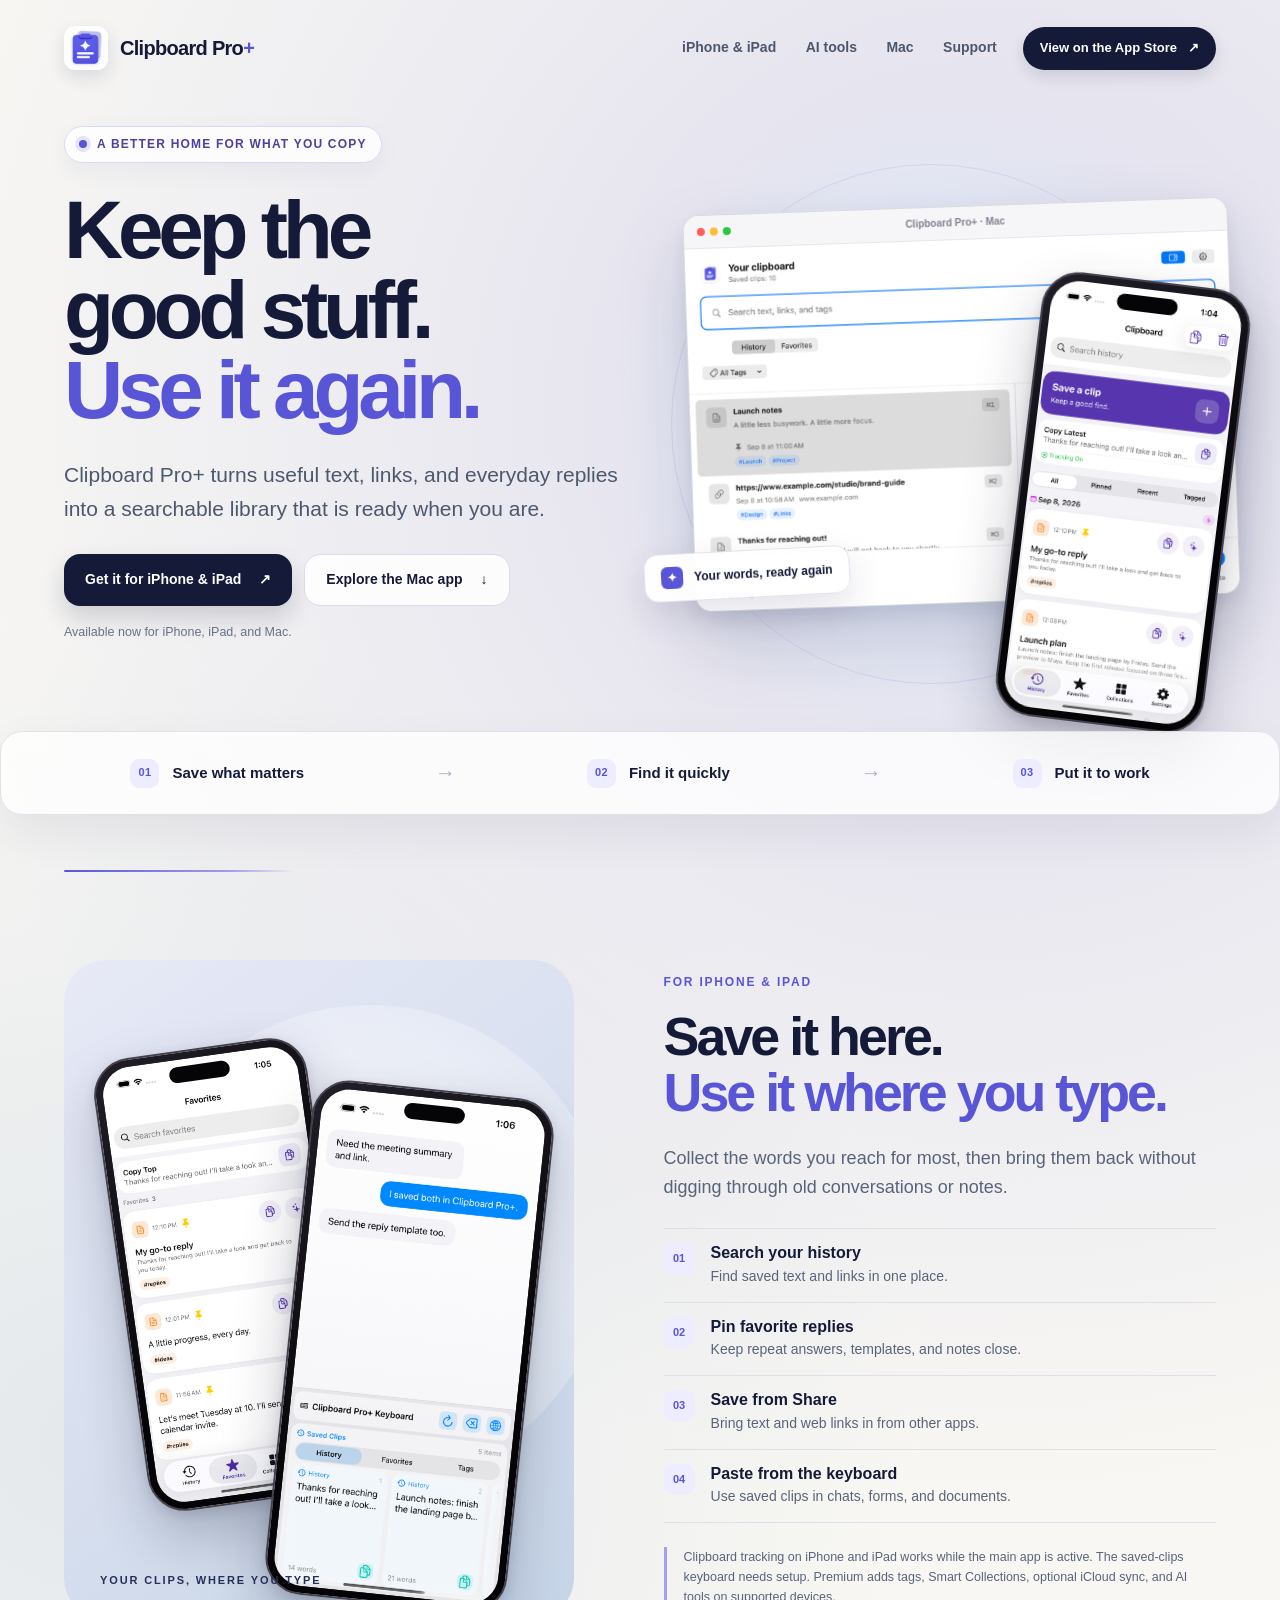
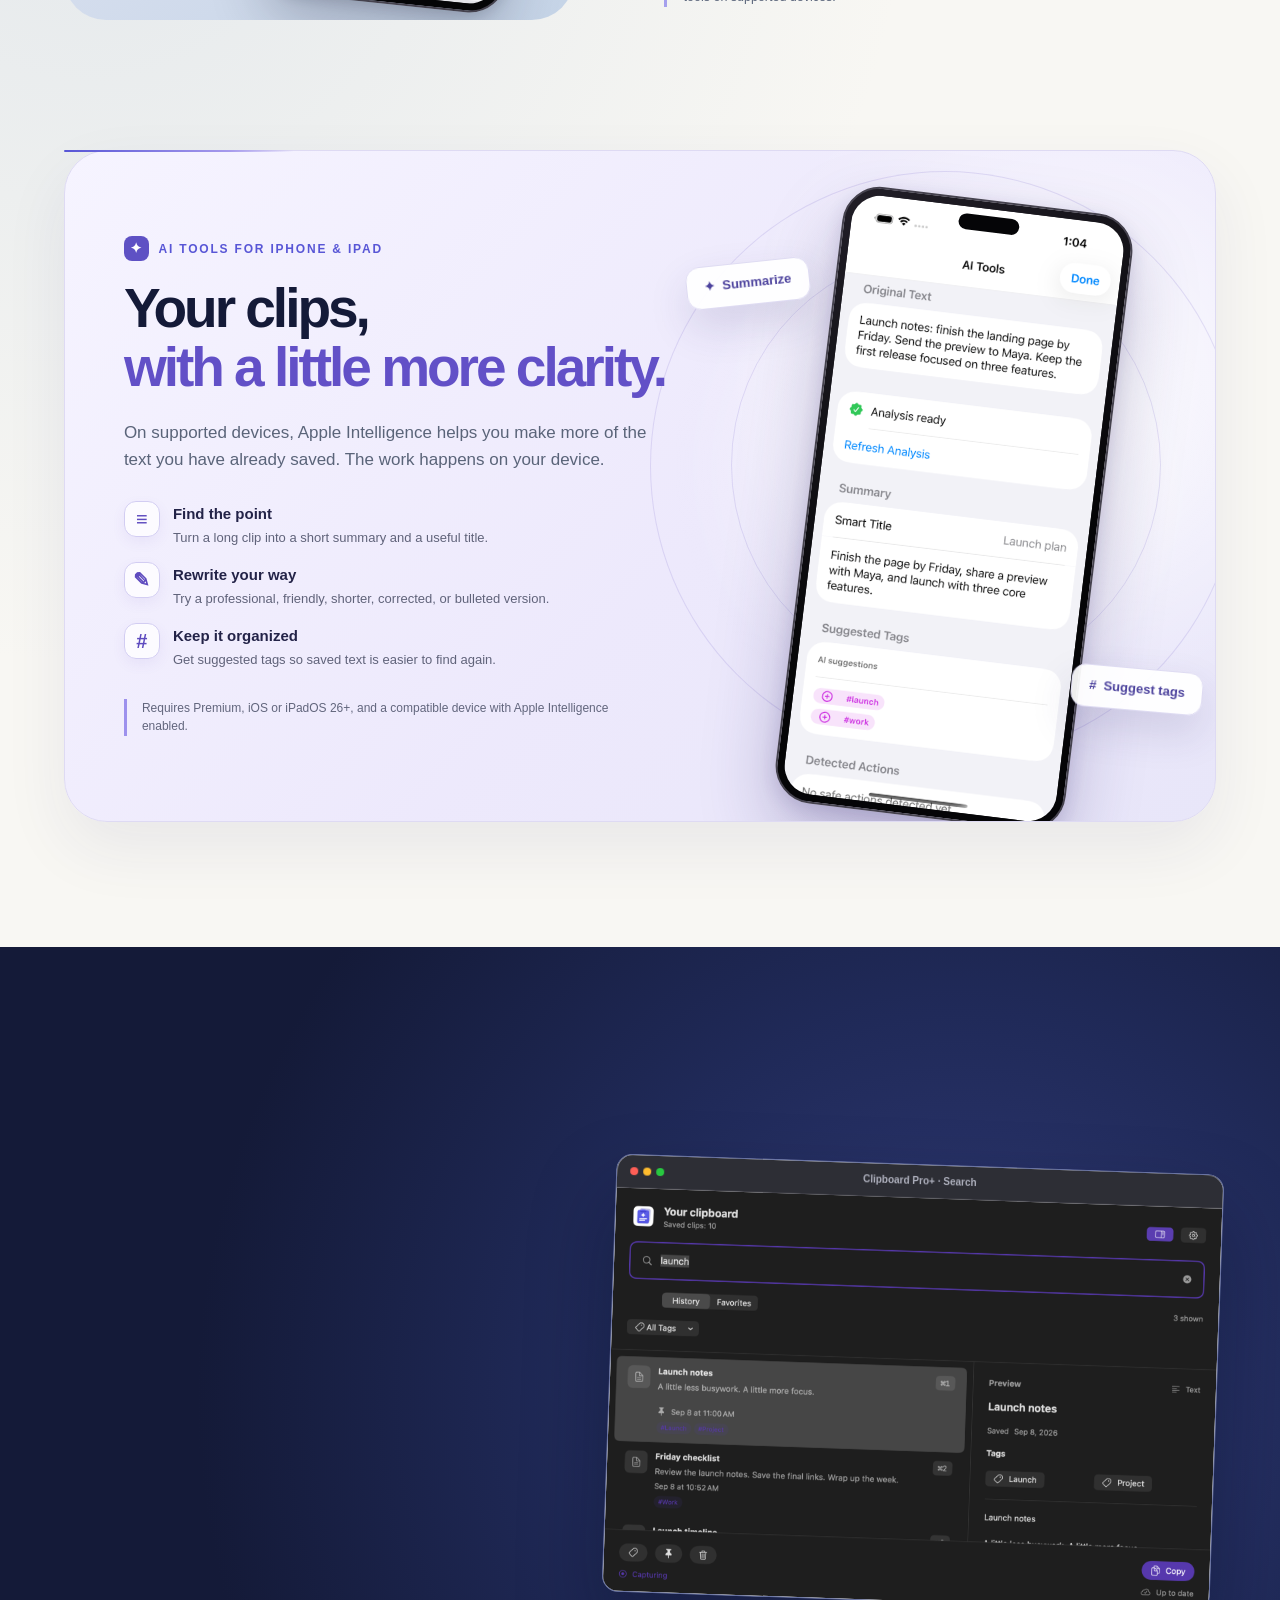
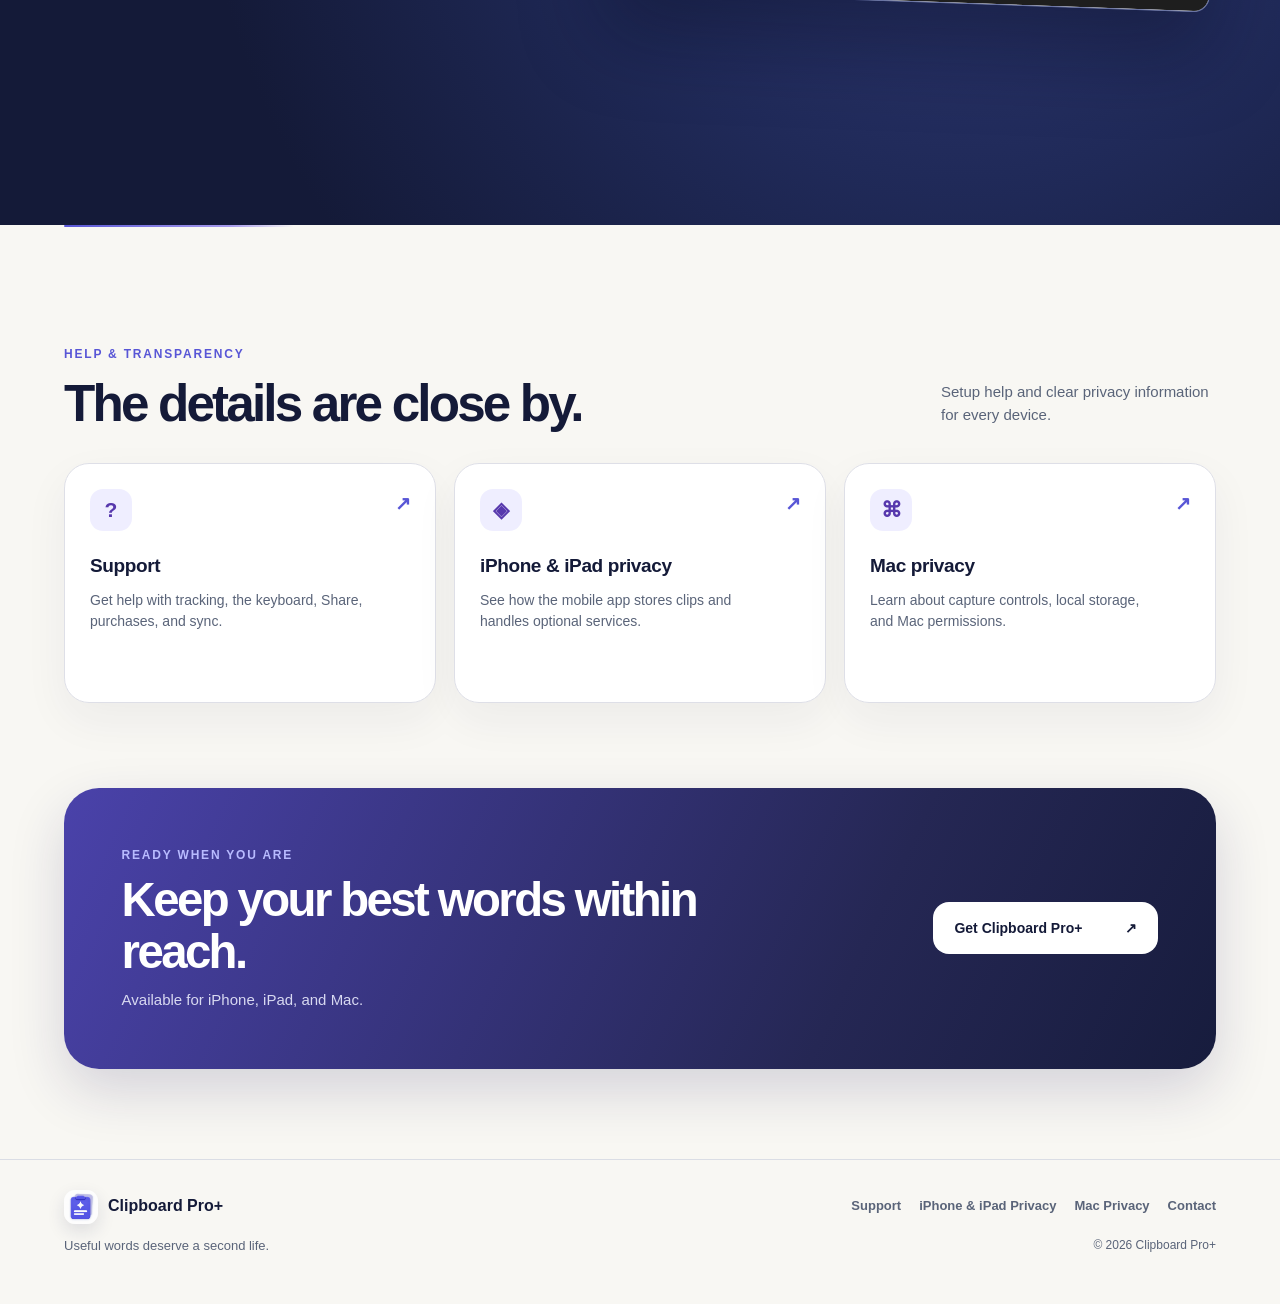
==== commit a96359a2: "Publish X link preview for Clipboard Pro+ home" ====
--- a/docs/index.html
+++ b/docs/index.html
@@ -6,6 +6,21 @@
   <meta name="theme-color" content="#f7f5f0">
   <meta name="description" content="Clipboard Pro+ keeps text, links, and favorite replies searchable across iPhone, iPad, and Mac, with on-device AI tools on compatible mobile devices.">
   <title>Clipboard Pro+ — Keep the good stuff</title>
+  <link rel="canonical" href="https://mahmoudfotta.github.io/Clipboard-pro-plus/">
+  <meta property="og:type" content="website">
+  <meta property="og:site_name" content="Clipboard Pro+">
+  <meta property="og:url" content="https://mahmoudfotta.github.io/Clipboard-pro-plus/">
+  <meta property="og:title" content="Clipboard Pro+ — Keep the good stuff">
+  <meta property="og:description" content="Save, find, and reuse your text and links on iPhone, iPad, and Mac. On-device AI tools help with saved clips on compatible devices.">
+  <meta property="og:image" content="https://mahmoudfotta.github.io/Clipboard-pro-plus/assets/social-preview.png">
+  <meta property="og:image:width" content="1200">
+  <meta property="og:image:height" content="630">
+  <meta property="og:image:alt" content="Clipboard Pro+ preview with the app on iPhone and Mac beside the headline Keep the good stuff. Use it again.">
+  <meta name="twitter:card" content="summary_large_image">
+  <meta name="twitter:title" content="Clipboard Pro+ — Keep the good stuff">
+  <meta name="twitter:description" content="Save, find, and reuse your text and links on iPhone, iPad, and Mac. On-device AI tools help with saved clips on compatible devices.">
+  <meta name="twitter:image" content="https://mahmoudfotta.github.io/Clipboard-pro-plus/assets/social-preview.png">
+  <meta name="twitter:image:alt" content="Clipboard Pro+ preview with the app on iPhone and Mac beside the headline Keep the good stuff. Use it again.">
   <link rel="icon" type="image/png" href="./assets/app-icon.png">
   <link rel="stylesheet" href="./site.css?v=20260923-5">
   <link rel="stylesheet" href="./home.css?v=20260923-5">
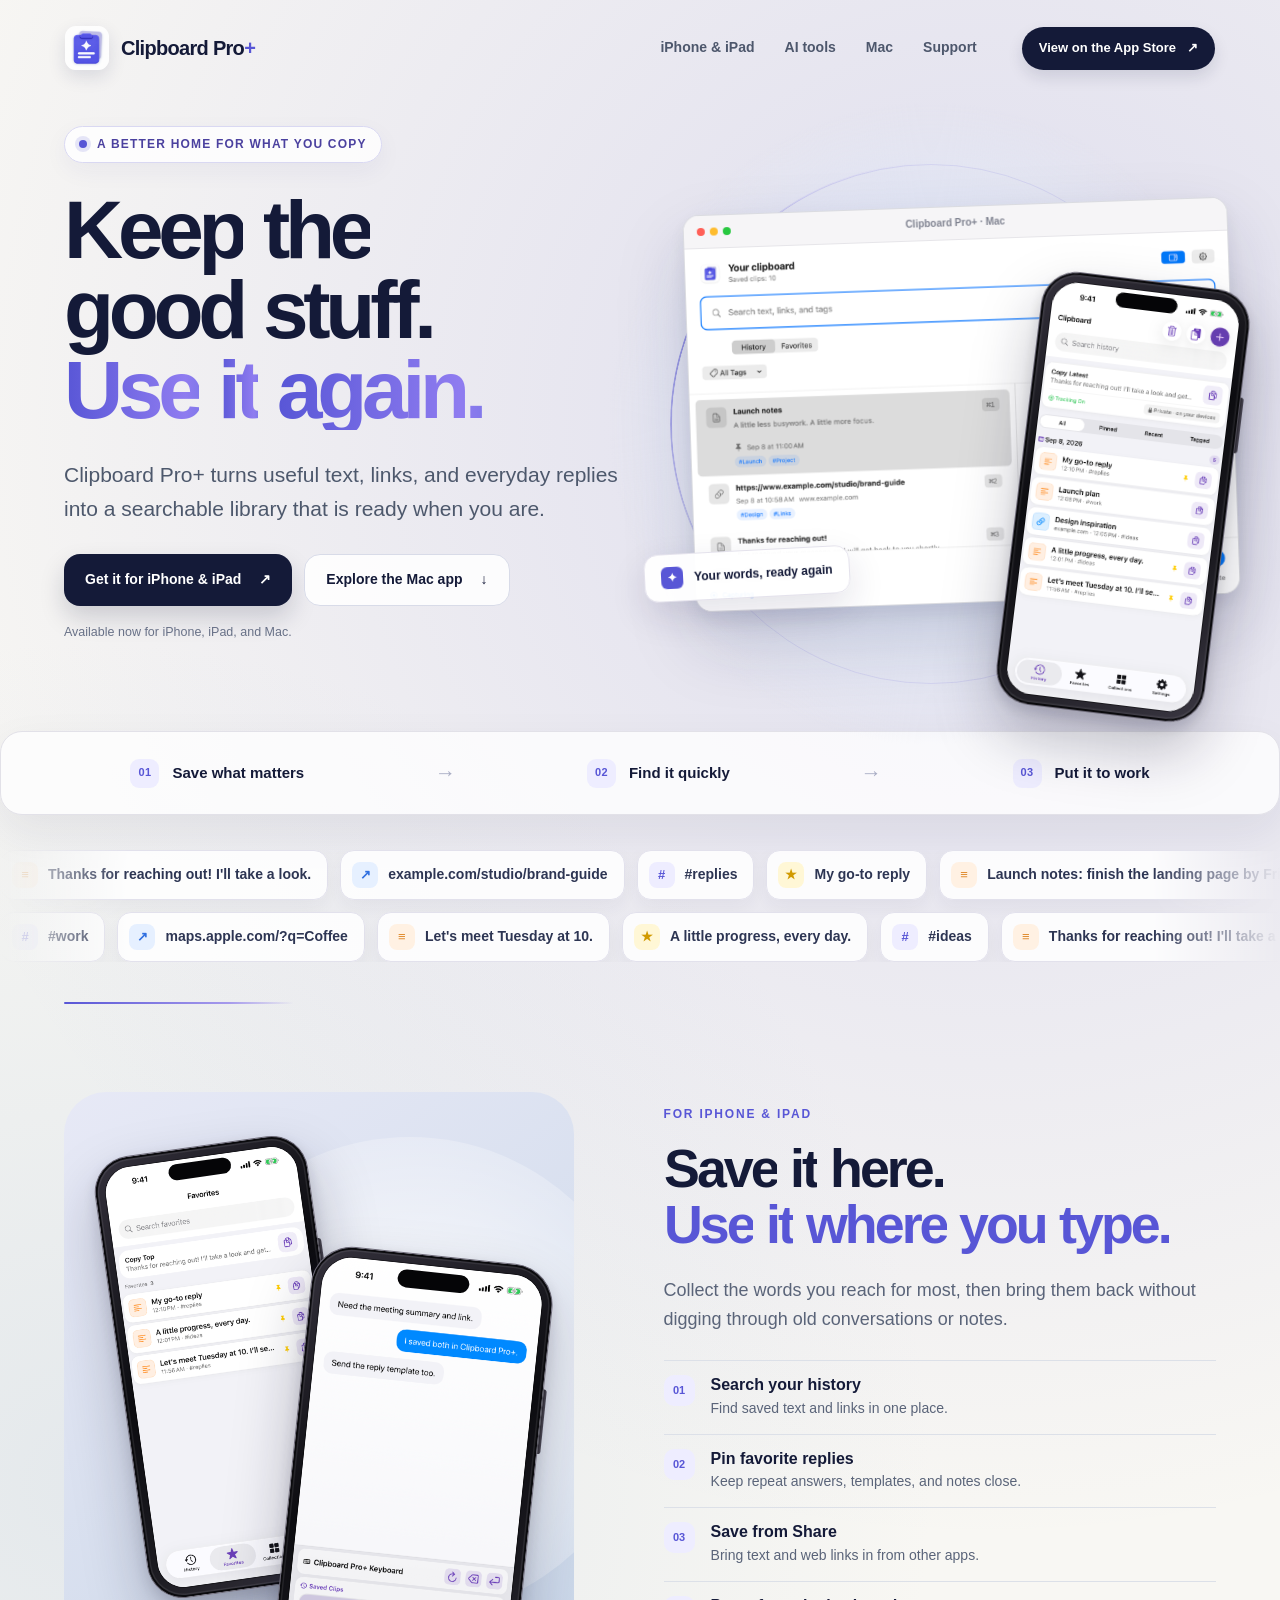
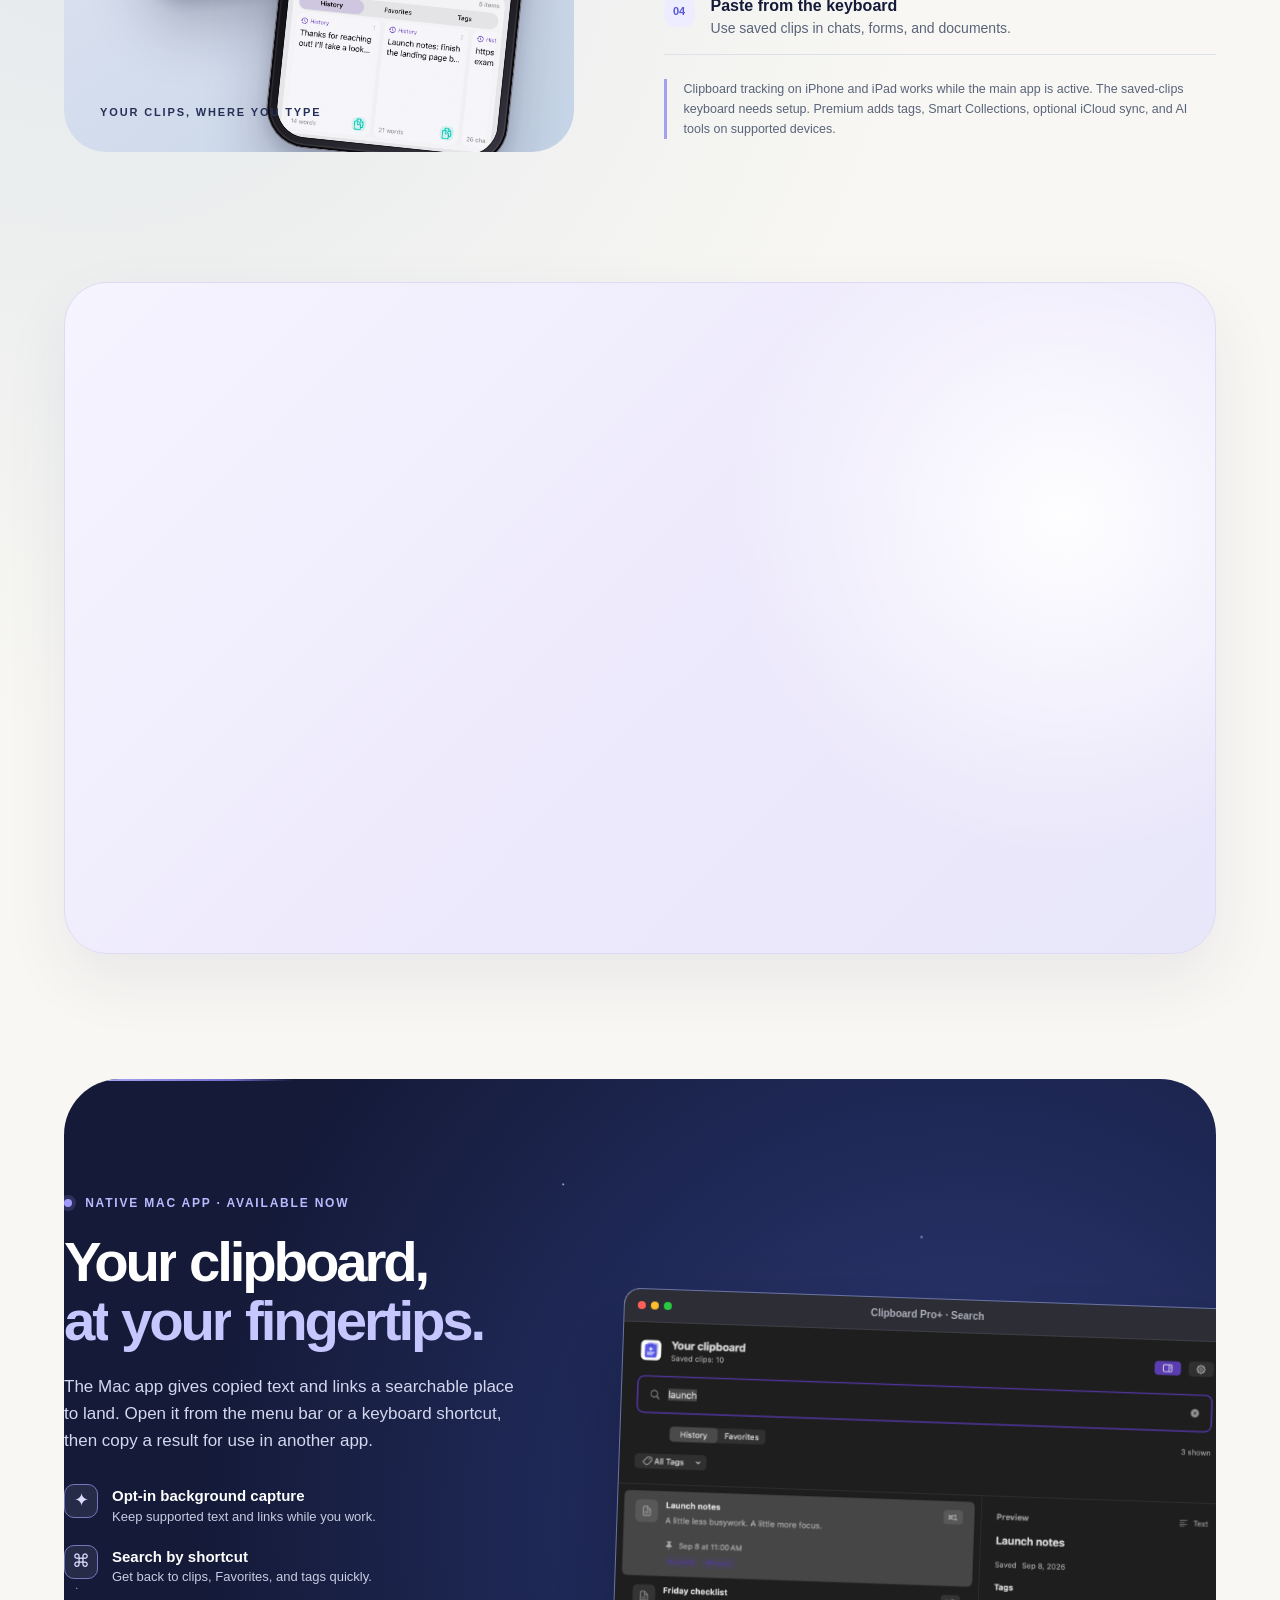
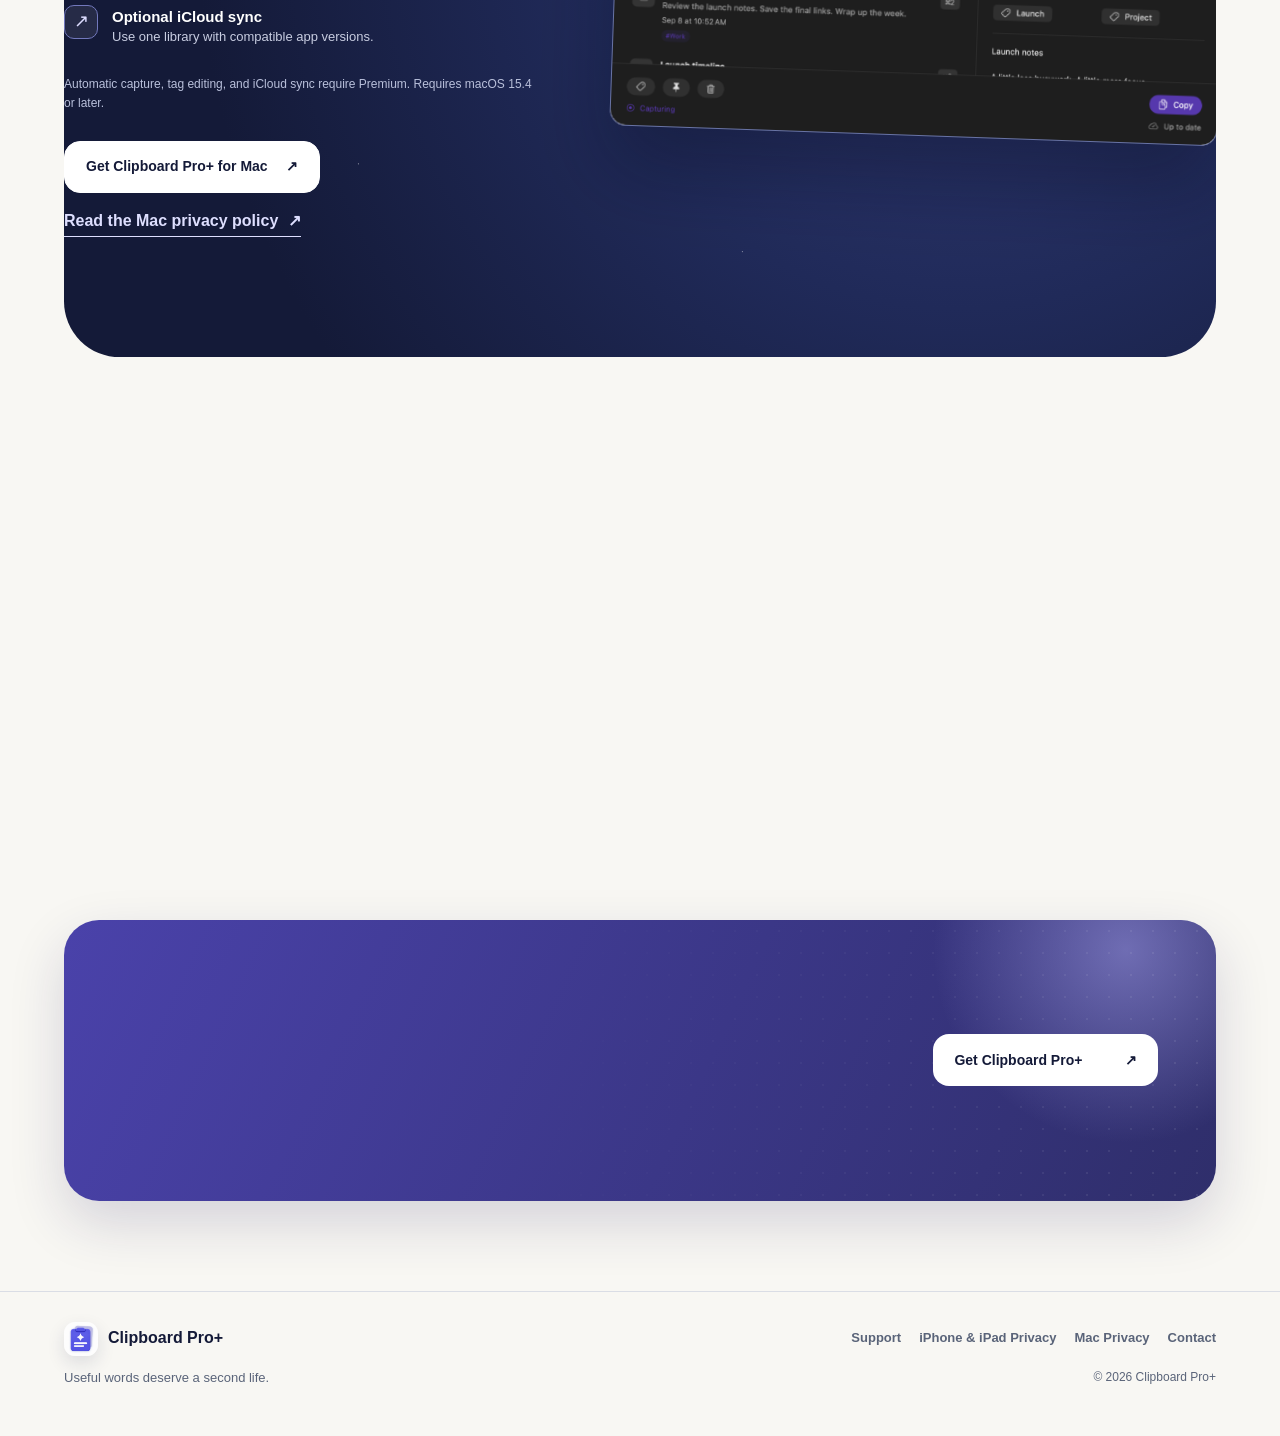
==== commit d2e2c20e: "Refresh site design, motion, iPhone screens, and link preview - Support and privacy pages: glass hea" ====
--- a/docs/index.html
+++ b/docs/index.html
@@ -12,19 +12,20 @@
   <meta property="og:url" content="https://mahmoudfotta.github.io/Clipboard-pro-plus/">
   <meta property="og:title" content="Clipboard Pro+ — Keep the good stuff">
   <meta property="og:description" content="Save, find, and reuse your text and links on iPhone, iPad, and Mac. On-device AI tools help with saved clips on compatible devices.">
-  <meta property="og:image" content="https://mahmoudfotta.github.io/Clipboard-pro-plus/assets/social-preview.png">
+  <meta property="og:image" content="https://mahmoudfotta.github.io/Clipboard-pro-plus/assets/social-preview.png?v=20260929">
   <meta property="og:image:width" content="1200">
   <meta property="og:image:height" content="630">
   <meta property="og:image:alt" content="Clipboard Pro+ preview with the app on iPhone and Mac beside the headline Keep the good stuff. Use it again.">
   <meta name="twitter:card" content="summary_large_image">
   <meta name="twitter:title" content="Clipboard Pro+ — Keep the good stuff">
   <meta name="twitter:description" content="Save, find, and reuse your text and links on iPhone, iPad, and Mac. On-device AI tools help with saved clips on compatible devices.">
-  <meta name="twitter:image" content="https://mahmoudfotta.github.io/Clipboard-pro-plus/assets/social-preview.png">
+  <meta name="twitter:image" content="https://mahmoudfotta.github.io/Clipboard-pro-plus/assets/social-preview.png?v=20260929">
   <meta name="twitter:image:alt" content="Clipboard Pro+ preview with the app on iPhone and Mac beside the headline Keep the good stuff. Use it again.">
   <link rel="icon" type="image/png" href="./assets/app-icon.png">
-  <link rel="stylesheet" href="./site.css?v=20260923-5">
-  <link rel="stylesheet" href="./home.css?v=20260923-5">
-  <link rel="stylesheet" href="./ai.css?v=20260923-5">
+  <link rel="stylesheet" href="./site.css?v=20260929-2">
+  <link rel="stylesheet" href="./home.css?v=20260929-2">
+  <link rel="stylesheet" href="./ai.css?v=20260929-2">
+  <link rel="stylesheet" href="./home-fx.css?v=20260929-2">
 </head>
 <body class="home">
   <a class="skip-link" href="#main">Skip to content</a>
@@ -61,7 +62,7 @@
           <img src="./assets/mac-library.png" width="1600" height="1067" alt="Clipboard Pro+ Mac library with searchable clips and a selected note.">
         </figure>
         <figure class="phone-frame hero-phone">
-          <img src="./assets/iphone-history.png" width="690" height="1500" alt="Clipboard Pro+ on iPhone showing searchable history, saved clips, and Favorites.">
+          <img src="./assets/iphone-history.png?v=20260929" width="690" height="1500" alt="Clipboard Pro+ on iPhone showing searchable history, saved clips, and Favorites.">
         </figure>
         <div class="floating-chip" aria-hidden="true"><span>✦</span> Your words, ready again</div>
       </div>
@@ -79,10 +80,10 @@
       <div class="ios-visual">
         <div class="ios-glow" aria-hidden="true"></div>
         <figure class="phone-frame ios-phone-back">
-          <img src="./assets/iphone-favorites.png" width="690" height="1500" loading="lazy" alt="Favorites screen with pinned replies and notes.">
+          <img src="./assets/iphone-favorites.png?v=20260929" width="690" height="1500" loading="lazy" alt="Favorites screen with pinned replies and notes.">
         </figure>
         <figure class="phone-frame ios-phone-front">
-          <img src="./assets/iphone-keyboard.png" width="690" height="1500" loading="lazy" alt="Clipboard Pro+ keyboard showing saved clips in a conversation.">
+          <img src="./assets/iphone-keyboard.png?v=20260929" width="690" height="1500" loading="lazy" alt="Clipboard Pro+ keyboard showing saved clips in a conversation.">
         </figure>
         <span class="ios-visual-label">YOUR CLIPS, WHERE YOU TYPE</span>
       </div>
@@ -117,7 +118,7 @@
           <div class="ai-orbit" aria-hidden="true"></div>
           <div class="ai-orbit ai-orbit-small" aria-hidden="true"></div>
           <figure class="phone-frame ai-phone">
-            <img src="./assets/iphone-ai.png" width="690" height="1500" loading="lazy" alt="Clipboard Pro+ AI Tools screen showing a summary, smart title, and suggested tags for a saved clip.">
+            <img src="./assets/iphone-ai.png?v=20260929" width="690" height="1500" loading="lazy" alt="Clipboard Pro+ AI Tools screen showing a summary, smart title, and suggested tags for a saved clip.">
           </figure>
           <span class="ai-float ai-float-top" aria-hidden="true">✦ &nbsp;Summarize</span>
           <span class="ai-float ai-float-bottom" aria-hidden="true"># &nbsp;Suggest tags</span>
@@ -175,6 +176,6 @@
     <nav aria-label="Footer navigation"><a href="./support/">Support</a><a href="./privacy-policy/">iPhone &amp; iPad Privacy</a><a href="./mac-privacy-policy/">Mac Privacy</a><a href="mailto:clipboardproplus@gmail.com">Contact</a></nav>
     <small>© 2026 Clipboard Pro+</small>
   </footer>
-  <script src="./home-motion.js?v=20260923-5" defer></script>
+  <script src="./home-motion.js?v=20260929-2" defer></script>
 </body>
 </html>
--- a/docs/home.css
+++ b/docs/home.css
@@ -143,6 +143,11 @@
 .home .site-footer nav { grid-column: 2; grid-row: 1; display: flex; flex-wrap: wrap; gap: 18px; }
 .home .site-footer a { color: #5a6479; font-size: 13px; font-weight: 650; text-decoration: none; }
 .home .site-footer small { grid-column: 2; grid-row: 2; text-align: right; font-size: 12px; }
+
+/* Cross-document transitions to Support and the policy pages (see info.css). */
+@view-transition { navigation: auto; }
+.home .brand { view-transition-name: site-brand; }
+@media (prefers-reduced-motion: reduce) { @view-transition { navigation: none; } }
 
 /* A drawn line signals each new chapter without shifting the document. */
 .home .ios-section, .home .ai-section, .home .mac-section, .home .resources-section { position: relative; }
--- a/docs/home-fx.css
+++ b/docs/home-fx.css
@@ -0,0 +1,212 @@
+/* Homepage motion layer, on top of home.css and ai.css. Rules that change
+   layout or hide content are gated on .fx-on, which home-motion.js adds only
+   when motion is allowed, so the page reads the same without the script. */
+
+@property --fx-in { syntax: "<number>"; inherits: true; initial-value: 1; }
+@property --fx-par { syntax: "<number>"; inherits: true; initial-value: 0; }
+
+/* Reading progress along the top edge. */
+.home .fx-progress { position: fixed; inset: 0 0 auto; z-index: 60; height: 3px; pointer-events: none; }
+.home .fx-progress span { display: block; height: 100%; transform: scaleX(var(--fx-progress, 0)); transform-origin: left; background: linear-gradient(90deg, #5856d6, #8f7cf0 55%, #1f5cbf); box-shadow: 0 0 12px rgba(88, 86, 214, 0.45); }
+
+/* Header floats as a glass capsule once the page scrolls. */
+@media (min-width: 901px) {
+  .home.fx-on .site-header { position: sticky; top: 0; z-index: 40; width: min(100%, 1320px); border: 1px solid transparent; border-radius: 0; transition: top 420ms cubic-bezier(0.16, 1, 0.3, 1), width 420ms cubic-bezier(0.16, 1, 0.3, 1), min-height 420ms cubic-bezier(0.16, 1, 0.3, 1), padding 420ms cubic-bezier(0.16, 1, 0.3, 1), border-radius 420ms ease, background-color 320ms ease, box-shadow 320ms ease, border-color 320ms ease; }
+  .home.fx-on .site-header.is-scrolled { top: 12px; width: min(100% - 32px, 1180px); min-height: 66px; padding-inline: 12px 10px; border-color: rgba(255, 255, 255, 0.7); border-radius: 22px; background: rgba(250, 249, 246, 0.72); -webkit-backdrop-filter: blur(20px) saturate(1.6); backdrop-filter: blur(20px) saturate(1.6); box-shadow: 0 1px 0 rgba(20, 26, 56, 0.05), 0 18px 40px rgba(20, 26, 56, 0.1); }
+  .home.fx-on .site-header .brand img { transition: width 420ms ease, height 420ms ease, transform 420ms cubic-bezier(0.34, 1.56, 0.64, 1); }
+  .home.fx-on .site-header.is-scrolled .brand img { width: 36px; height: 36px; }
+  .home.fx-on .brand:hover img { transform: rotate(-8deg) scale(1.06); }
+
+  /* Scroll-spy pill behind the nav link for the section in view. */
+  .home.fx-on .site-nav { position: relative; gap: 2px; padding: 5px; border-radius: 999px; }
+  .home.fx-on .site-nav a { position: relative; z-index: 1; padding: 8px 14px; border-radius: 999px; transition: color 220ms ease; }
+  .home.fx-on .site-nav a::after { display: none; }
+  .home.fx-on .site-nav a.is-pill-target { color: var(--home-ink); }
+  .home .fx-pill { position: absolute; z-index: 0; top: 5px; bottom: 5px; left: 0; width: var(--pill-w, 0); transform: translateX(var(--pill-x, 0)); border-radius: 999px; background: #fff; box-shadow: 0 1px 2px rgba(20, 26, 56, 0.08), 0 6px 16px rgba(88, 86, 214, 0.16); opacity: var(--pill-o, 0); transition: transform 460ms cubic-bezier(0.16, 1, 0.3, 1), width 460ms cubic-bezier(0.16, 1, 0.3, 1), opacity 220ms ease; }
+}
+.home .fx-pill { display: none; }
+@media (min-width: 901px) { .home .fx-pill { display: block; } }
+
+/* Buttons: a light sweep on hover and a gentle magnetic pull. */
+.home .home-button, .home .nav-cta { position: relative; overflow: hidden; }
+.home .home-button::after, .home .nav-cta::after { content: ""; position: absolute; inset: 0; background: linear-gradient(105deg, transparent 35%, rgba(255, 255, 255, 0.35) 50%, transparent 65%); transform: translateX(-120%); pointer-events: none; }
+.home .home-button.secondary::after { background: linear-gradient(105deg, transparent 35%, rgba(88, 86, 214, 0.12) 50%, transparent 65%); }
+.home .home-button:hover::after, .home .nav-cta:hover::after { transform: translateX(120%); transition: transform 750ms ease; }
+.home .fx-magnet { translate: var(--mx, 0) var(--my, 0); transition: translate 380ms cubic-bezier(0.16, 1, 0.3, 1), transform 300ms ease, box-shadow 300ms ease, background-color 300ms ease; }
+
+@media (prefers-reduced-motion: no-preference) {
+  /* Hero title: words rise out of a mask, then the last line shimmers. */
+  .home.fx-on .hero-copy > h1 { animation: none; }
+  .home .hero-copy h1 .fx-word, .home .hero-copy h1 .fx-word > span { color: inherit; }
+  .home .fx-word { display: inline-block; overflow: hidden; vertical-align: top; padding-bottom: 0.1em; margin-bottom: -0.1em; }
+  .home .fx-word > span { display: inline-block; animation: fx-word 900ms cubic-bezier(0.16, 1, 0.3, 1) both; animation-delay: calc(120ms + var(--i) * 70ms); }
+  .home .hero-copy h1 > span .fx-word > span { background: linear-gradient(90deg, #5856d6, #8f7cf0 30%, #1f5cbf 60%, #5856d6); background-size: 300% 100%; -webkit-background-clip: text; background-clip: text; color: transparent; animation: fx-word 900ms cubic-bezier(0.16, 1, 0.3, 1) both, fx-shimmer 7s linear 1.4s infinite; animation-delay: calc(120ms + var(--i) * 70ms), 1.4s; }
+  .home .kicker-dot { animation: fx-pulse 2.4s ease-out infinite; }
+
+  /* Hero stage: rotating halo ring, drifting devices, and a copy toast. */
+  .home .visual-halo::before { content: ""; position: absolute; inset: 64px; border-radius: 50%; background: conic-gradient(from 0deg, transparent 0 62%, rgba(88, 86, 214, 0.55) 80%, rgba(143, 124, 240, 0.1) 92%, transparent 100%); -webkit-mask: radial-gradient(farthest-side, transparent calc(100% - 2px), #000 calc(100% - 1.5px)); mask: radial-gradient(farthest-side, transparent calc(100% - 2px), #000 calc(100% - 1.5px)); animation: fx-spin 12s linear infinite; }
+  .home .visual-halo { animation: fx-breathe 9s ease-in-out infinite alternate; }
+  .home.fx-on .hero-mac { animation: home-device-enter 700ms cubic-bezier(0.16, 1, 0.3, 1) 100ms both, fx-bob-mac 8s ease-in-out 900ms infinite alternate; }
+  .home.fx-on .hero-phone { animation: fx-phone-enter 900ms cubic-bezier(0.16, 1, 0.3, 1) 260ms both, fx-bob-phone 6s ease-in-out 1.2s infinite alternate; }
+  .home.fx-on .floating-chip { animation: fx-chip-enter 700ms cubic-bezier(0.34, 1.56, 0.64, 1) 520ms both, fx-bob-chip 5s ease-in-out 1.3s infinite alternate; }
+  .home .floating-chip span { animation: fx-spin-star 6s ease-in-out 1.5s infinite; }
+
+  /* Benefit steps light up one after another. */
+  .home .benefit-bar strong { animation: fx-step 4.5s ease-in-out infinite; }
+  .home .benefit-bar > span:nth-of-type(3) strong { animation-delay: 1.5s; }
+  .home .benefit-bar > span:nth-of-type(5) strong { animation-delay: 3s; }
+  .home .benefit-arrow { animation: fx-nudge 1.8s ease-in-out infinite; }
+
+  /* Staggered reveal for copy blocks and list items. */
+  .home .reveal-pending { transition-delay: calc(var(--d, 0) * 75ms); }
+
+  /* Section stages ease in as each chapter enters, then drift with scroll. */
+  .home.fx-on .ios-section, .home.fx-on .ai-section, .home.fx-on .mac-section { transition: --fx-in 1300ms cubic-bezier(0.16, 1, 0.3, 1); }
+  .home.fx-on .ios-section:not(.is-entered), .home.fx-on .ai-section:not(.is-entered), .home.fx-on .mac-section:not(.is-entered) { --fx-in: 0; }
+  .home.fx-on .ios-phone-back { opacity: calc(var(--fx-in) * 1.4 - 0.2); translate: calc((1 - var(--fx-in)) * 110px) calc((1 - var(--fx-in)) * 60px + var(--fx-par) * -34px); }
+  .home.fx-on .ios-phone-front { opacity: calc(var(--fx-in) * 1.4 - 0.2); translate: calc((1 - var(--fx-in)) * -90px) calc((1 - var(--fx-in)) * 140px + var(--fx-par) * 34px); }
+  .home.fx-on .ios-glow { scale: calc(0.6 + var(--fx-in) * 0.4); translate: calc(var(--fx-par) * 40px) 0; }
+  .home.fx-on .ios-visual-label { opacity: var(--fx-in); letter-spacing: calc(0.17em + (1 - var(--fx-in)) * 0.4em); }
+  .home.fx-on .ai-phone { opacity: calc(var(--fx-in) * 1.4 - 0.2); translate: 0 calc((1 - var(--fx-in)) * 160px + var(--fx-par) * -30px); }
+  .home.fx-on .ai-orbit { scale: calc(0.7 + var(--fx-in) * 0.3); opacity: var(--fx-in); }
+  .home.fx-on .ai-float-top { translate: calc((1 - var(--fx-in)) * -80px) calc(var(--fx-par) * 46px); opacity: var(--fx-in); }
+  .home.fx-on .ai-float-bottom { translate: calc((1 - var(--fx-in)) * 80px) calc(var(--fx-par) * -40px); opacity: var(--fx-in); }
+  .home.fx-on .mac-layout { perspective: 1800px; }
+  .home.fx-on .mac-showcase { opacity: calc(var(--fx-in) * 1.3 - 0.1); transform-origin: 50% 100%; rotate: x calc((1 - var(--fx-in)) * 24deg); scale: calc(0.9 + var(--fx-in) * 0.1); translate: 0 calc((1 - var(--fx-in)) * 90px + var(--fx-par) * -26px); }
+
+  /* AI orbits carry small satellites; floating chips bob. */
+  .home .ai-orbit::before, .home .ai-orbit::after { content: ""; position: absolute; top: 50%; left: -5px; width: 10px; height: 10px; margin-top: -5px; border-radius: 50%; background: #6d5ce0; box-shadow: 0 0 0 5px rgba(109, 92, 224, 0.15), 0 0 16px rgba(109, 92, 224, 0.6); }
+  .home .ai-orbit::after { left: auto; right: -4px; width: 7px; height: 7px; background: #9c8ef5; }
+  .home .ai-orbit { animation: fx-spin 40s linear infinite; }
+  .home .ai-orbit-small { animation: fx-spin 28s linear infinite reverse; }
+  .home .ai-float-top { animation: fx-bob-ai-top 5.5s ease-in-out infinite alternate; }
+  .home .ai-float-bottom { animation: fx-bob-ai-bottom 6.5s ease-in-out infinite alternate; }
+  .home .ai-label-star { animation: fx-spin-star 5s ease-in-out infinite; }
+
+  /* Twinkling points of light behind the Mac chapter. */
+  .home .mac-section::after { content: ""; position: absolute; inset: 0; pointer-events: none; background-image: radial-gradient(1.5px 1.5px at 12% 22%, #fff9, transparent), radial-gradient(1px 1px at 28% 78%, #fff8, transparent), radial-gradient(1.5px 1.5px at 44% 12%, #c7c7ff, transparent), radial-gradient(1px 1px at 58% 88%, #fff7, transparent), radial-gradient(2px 2px at 72% 18%, #b8b5ffaa, transparent), radial-gradient(1px 1px at 86% 64%, #fff9, transparent), radial-gradient(1.5px 1.5px at 94% 32%, #fff6, transparent), radial-gradient(1px 1px at 6% 58%, #c7c7ff, transparent); animation: fx-twinkle 5s ease-in-out infinite alternate; }
+  .home .mac-features > div > span { transition: transform 420ms cubic-bezier(0.34, 1.56, 0.64, 1), background-color 300ms ease; }
+  .home .mac-features > div:hover > span { transform: rotate(-10deg) scale(1.12); background: #ffffff26; }
+
+  /* Closing panel: slow-moving gradient and a soft light that drifts. */
+  .home .closing-panel { position: relative; overflow: hidden; isolation: isolate; background-size: 200% 200%; animation: fx-panel 14s ease-in-out infinite alternate; }
+  .home .closing-panel::before { content: ""; position: absolute; z-index: -1; width: 420px; height: 420px; right: -120px; top: -180px; border-radius: 50%; background: radial-gradient(circle, rgba(184, 181, 255, 0.45), transparent 65%); animation: fx-drift 12s ease-in-out infinite alternate; }
+  .home .closing-panel::after { content: ""; position: absolute; z-index: -1; inset: 0; background-image: radial-gradient(rgba(255, 255, 255, 0.09) 1px, transparent 1px); background-size: 22px 22px; -webkit-mask: linear-gradient(100deg, transparent 40%, #000); mask: linear-gradient(100deg, transparent 40%, #000); }
+}
+
+/* Copy toast that pops next to the phone. */
+.home .fx-toast { display: none; }
+@media (prefers-reduced-motion: no-preference) {
+  .home.fx-on .fx-toast { position: absolute; z-index: 3; top: 104px; right: 150px; display: inline-flex; align-items: center; gap: 8px; padding: 9px 14px 9px 9px; border-radius: 13px; background: rgba(20, 26, 56, 0.92); color: #fff; font-size: 12px; font-weight: 700; white-space: nowrap; box-shadow: 0 14px 30px rgba(20, 26, 56, 0.28); animation: fx-toast 6s cubic-bezier(0.34, 1.56, 0.64, 1) 2s infinite; opacity: 0; }
+  .home .fx-toast i { display: grid; place-items: center; width: 20px; height: 20px; border-radius: 6px; background: #34c759; font-style: normal; font-size: 11px; }
+}
+
+/* Resource cards: cursor spotlight and a slight 3D tilt. */
+.home .resource-card { isolation: isolate; overflow: hidden; }
+.home .resource-card::before { content: ""; position: absolute; z-index: -1; inset: 0; border-radius: inherit; background: radial-gradient(260px circle at var(--sx, 50%) var(--sy, 0%), rgba(88, 86, 214, 0.12), transparent 70%); opacity: 0; transition: opacity 300ms ease; }
+.home .resource-card:hover::before { opacity: 1; }
+.home .resource-mark { transition: transform 420ms cubic-bezier(0.34, 1.56, 0.64, 1), background-color 300ms ease, color 300ms ease; }
+.home .resource-card:hover .resource-mark { transform: rotate(-8deg) scale(1.1); background: var(--home-indigo); color: #fff; }
+.home .resource-card b { transition: transform 320ms cubic-bezier(0.16, 1, 0.3, 1); }
+.home .resource-card:hover b { transform: translate(3px, -3px); }
+@media (hover: hover) and (pointer: fine) and (prefers-reduced-motion: no-preference) {
+  .home.fx-on .resource-card:hover { transform: perspective(900px) rotateX(var(--rx, 0deg)) rotateY(var(--ry, 0deg)) translateY(-5px); }
+  .home.fx-on .hero-visual { transform: perspective(1400px) rotateX(calc(var(--ty, 0) * -5deg)) rotateY(calc(var(--tx, 0) * 7deg)); transition: transform 800ms cubic-bezier(0.16, 1, 0.3, 1); }
+  .home.fx-on .hero-mac { translate: calc(var(--tx, 0) * -12px) calc(var(--ty, 0) * -10px); transition: translate 800ms cubic-bezier(0.16, 1, 0.3, 1); }
+  .home.fx-on .hero-phone { translate: calc(var(--tx, 0) * 20px) calc(var(--ty, 0) * 16px); transition: translate 800ms cubic-bezier(0.16, 1, 0.3, 1); }
+  .home.fx-on .floating-chip { translate: calc(var(--tx, 0) * 28px) calc(var(--ty, 0) * 22px); transition: translate 800ms cubic-bezier(0.16, 1, 0.3, 1); }
+}
+
+/* Back to top, with a ring that fills as you scroll. */
+.home .fx-top { position: fixed; right: clamp(16px, 3vw, 32px); bottom: clamp(16px, 3vw, 32px); z-index: 50; display: grid; place-items: center; width: 50px; height: 50px; padding: 0; border: 0; border-radius: 50%; background: rgba(20, 26, 56, 0.92); color: #fff; cursor: pointer; box-shadow: 0 14px 30px rgba(20, 26, 56, 0.25); opacity: 0; transform: translateY(16px) scale(0.85); pointer-events: none; transition: opacity 260ms ease, transform 360ms cubic-bezier(0.34, 1.56, 0.64, 1), background-color 200ms ease; }
+.home .fx-top.is-visible { opacity: 1; transform: none; pointer-events: auto; }
+.home .fx-top:hover { background: var(--home-indigo); }
+.home .fx-top svg { position: absolute; inset: 0; width: 100%; height: 100%; transform: rotate(-90deg); }
+.home .fx-top circle { fill: none; stroke-width: 2.5; }
+.home .fx-top .ring-track { stroke: rgba(255, 255, 255, 0.14); }
+.home .fx-top .ring-fill { stroke: #b8b5ff; stroke-linecap: round; stroke-dasharray: 138.2; stroke-dashoffset: calc(138.2 * (1 - var(--fx-progress, 0))); }
+.home .fx-top b { position: relative; font-size: 18px; line-height: 1; transition: transform 240ms ease; }
+.home .fx-top:hover b { transform: translateY(-2px); }
+
+@media (max-width: 640px) {
+  .home .phone-frame { padding: 8px; }
+  .home.fx-on .fx-toast { top: 40px; right: 24px; font-size: 11px; }
+  .home .fx-top { width: 46px; height: 46px; }
+}
+
+@keyframes fx-word { from { transform: translateY(110%) rotate(4deg); } }
+@keyframes fx-shimmer { to { background-position: -300% 0; } }
+@keyframes fx-pulse { 0% { box-shadow: 0 0 0 0 rgba(88, 86, 214, 0.5); } 70%, 100% { box-shadow: 0 0 0 10px rgba(88, 86, 214, 0); } }
+@keyframes fx-spin { to { rotate: 360deg; } }
+@keyframes fx-breathe { to { scale: 1.06; } }
+@keyframes fx-chip-enter { from { opacity: 0; transform: rotate(-12deg) scale(0.6); } }
+@keyframes fx-bob-mac { to { transform: rotate(-1.2deg) translateY(-8px); } }
+@keyframes fx-bob-phone { from { transform: rotate(7deg); } to { transform: rotate(5.5deg) translateY(-14px); } }
+@keyframes fx-bob-chip { from { transform: rotate(-3deg); } to { transform: rotate(-1deg) translateY(-10px); } }
+@keyframes fx-spin-star { 0%, 70% { transform: rotate(0); } 85% { transform: rotate(200deg) scale(1.15); } 100% { transform: rotate(360deg); } }
+@keyframes fx-step { 0%, 30%, 100% { background: #eeedff; color: var(--home-indigo); transform: none; } 8%, 22% { background: var(--home-indigo); color: #fff; transform: scale(1.12); box-shadow: 0 6px 16px rgba(88, 86, 214, 0.35); } }
+@keyframes fx-nudge { 0%, 100% { transform: translateX(-3px); opacity: 0.6; } 50% { transform: translateX(4px); opacity: 1; } }
+@keyframes fx-bob-ai-top { from { transform: rotate(-6deg); } to { transform: rotate(-4deg) translateY(-12px); } }
+@keyframes fx-bob-ai-bottom { from { transform: rotate(5deg); } to { transform: rotate(3deg) translateY(10px); } }
+@keyframes fx-twinkle { from { opacity: 0.35; } to { opacity: 1; } }
+@keyframes fx-panel { to { background-position: 100% 100%; } }
+@keyframes fx-drift { to { transform: translate(-160px, 120px) scale(1.2); } }
+@keyframes fx-toast { 0%, 100% { opacity: 0; transform: translateY(10px) scale(0.85); } 8%, 45% { opacity: 1; transform: none; } 55% { opacity: 0; transform: translateY(-8px) scale(0.95); } }
+
+/* Realistic iPhone frame: a proper bezel, titanium edge, and side buttons so
+   the screen never touches the frame. Proportions scale with the frame width. */
+.home .phone-frame { aspect-ratio: 0.482; padding: 10px; border: 1.5px solid #6b6876; border-radius: 17% / 8.2%; background: linear-gradient(145deg, #34313c, #0c0c10 42%, #1b1a20 70%, #3a3742); box-shadow: inset 0 0 0 2px #0b0b0e, inset 0 0 0 3.5px rgba(255, 255, 255, 0.08), 0 30px 60px rgba(18, 20, 47, 0.26), 0 6px 14px rgba(18, 20, 47, 0.14); }
+.home .phone-frame img, .home .hero-phone img, .home .ios-phone-back img, .home .ios-phone-front img, .home .ai-phone img { border-radius: 13.5% / 6.3%; object-position: top; box-shadow: 0 0 0 1px rgba(0, 0, 0, 0.4); }
+.home .phone-frame::after, .home .hero-phone::after { top: 3.2%; width: 30%; height: 3.6%; background: #050507; }
+.home .phone-frame::before { content: ""; position: absolute; right: -4px; top: 24%; width: 3px; height: 13%; border-radius: 0 3px 3px 0; background: linear-gradient(90deg, #2a2830, #4a4754); box-shadow: -1px 0 0 rgba(0, 0, 0, 0.3); }
+
+/* Headline words keep their spacing after being split into spans. */
+.home h1 .fx-word, .home h2 .fx-word { margin-right: 0.24em; }
+.home h1 .fx-word:last-child, .home h2 .fx-word:last-child { margin-right: 0; }
+.home h2 span.fx-word, .home h2 .fx-word > span { color: inherit; }
+
+/* Clip stream: saved snippets drift past in two directions. */
+.home .fx-stream { display: grid; gap: 12px; margin: -20px 0 40px; overflow: hidden; -webkit-mask: linear-gradient(90deg, transparent, #000 10%, #000 90%, transparent); mask: linear-gradient(90deg, transparent, #000 10%, #000 90%, transparent); }
+.home .fx-stream-row { display: flex; gap: 12px; width: max-content; }
+.home .fx-stream-row span { display: inline-flex; align-items: center; gap: 10px; padding: 11px 16px 11px 11px; border: 1px solid #e2e1ec; border-radius: 14px; background: rgba(255, 255, 255, 0.85); color: #2d3553; font-size: 14px; font-weight: 650; white-space: nowrap; box-shadow: 0 8px 20px rgba(32, 34, 74, 0.05); }
+.home .fx-stream-row i { display: grid; place-items: center; width: 26px; height: 26px; border-radius: 8px; background: #fff1e3; color: #e08a2c; font-style: normal; font-size: 13px; }
+.home .fx-stream-row i.link { background: #e6f0ff; color: #2f6fe0; }
+.home .fx-stream-row i.tag { background: #eeedff; color: var(--home-indigo); }
+.home .fx-stream-row i.pin { background: #fff7d6; color: #d19a00; }
+
+/* Pointer light that follows the cursor across the hero. */
+.home .fx-glow { display: none; }
+
+@media (prefers-reduced-motion: no-preference) {
+  .home .fx-stream-row { animation: fx-marquee 48s linear infinite; }
+  .home .fx-stream-row:nth-child(2) { animation-direction: reverse; animation-duration: 56s; }
+  .home .fx-stream:hover .fx-stream-row { animation-play-state: paused; }
+
+  /* Bolder hero entrance: devices swing in from depth. */
+  .home.fx-on .hero-visual { perspective: 1600px; }
+  .home.fx-on .hero-mac { animation: fx-mac-enter 1200ms cubic-bezier(0.16, 1, 0.3, 1) 150ms both, fx-bob-mac 8s ease-in-out 1.4s infinite alternate; }
+  .home.fx-on .hero-phone { animation: fx-phone-enter 1200ms cubic-bezier(0.16, 1, 0.3, 1) 420ms both, fx-bob-phone 6s ease-in-out 1.7s infinite alternate; }
+  .home.fx-on .visual-halo { animation: fx-halo-enter 1400ms cubic-bezier(0.16, 1, 0.3, 1) both, fx-breathe 9s ease-in-out 1.4s infinite alternate; }
+
+  /* Reveals travel further and come into focus. */
+  .home.fx-on .reveal-pending { opacity: 0; translate: 0 44px; filter: blur(8px); transition: opacity 700ms ease-out, translate 900ms cubic-bezier(0.16, 1, 0.3, 1), filter 700ms ease-out; transition-delay: calc(var(--d, 0) * 90ms); }
+  .home.fx-on .reveal-pending.is-revealed { opacity: 1; translate: 0 0; filter: none; }
+  .home.fx-on .resource-card.reveal-pending { transition-property: opacity, translate, filter, transform, box-shadow; transition-duration: 700ms, 900ms, 700ms, 300ms, 300ms; transition-delay: calc(var(--d, 0) * 90ms), calc(var(--d, 0) * 90ms), calc(var(--d, 0) * 90ms), 0ms, 0ms; }
+
+  /* Section headings rise word by word once revealed. */
+  .home.fx-on .fx-split.reveal-pending { opacity: 1; translate: none; filter: none; }
+  .home.fx-on .fx-split .fx-word > span { transform: translateY(115%) rotate(5deg); transition: transform 1000ms cubic-bezier(0.16, 1, 0.3, 1); transition-delay: calc(var(--d, 0) * 90ms + var(--i) * 60ms); }
+  .home.fx-on .fx-split.is-revealed .fx-word > span { transform: none; }
+
+  /* Mac chapter opens from a card to full width as it scrolls in. */
+  .home.fx-on .mac-section { clip-path: inset(0 calc((1 - var(--fx-open, 1)) * 5vw) round calc((1 - var(--fx-open, 1)) * 56px)); }
+
+  .home .fx-glow { position: absolute; z-index: 0; top: 0; left: 0; display: block; width: 560px; height: 560px; margin: -280px 0 0 -280px; border-radius: 50%; background: radial-gradient(circle, rgba(143, 124, 240, 0.22), transparent 62%); pointer-events: none; translate: var(--gx, 70vw) var(--gy, 300px); transition: translate 900ms cubic-bezier(0.16, 1, 0.3, 1); }
+  .home .hero-section { position: relative; }
+  .home .hero-copy, .home .hero-visual { position: relative; z-index: 1; }
+}
+
+@keyframes fx-marquee { to { transform: translateX(-50%); } }
+@keyframes fx-mac-enter { from { opacity: 0; transform: rotate(-2deg) rotateY(-28deg) translate(80px, 40px) scale(0.86); filter: blur(10px); } to { opacity: 1; transform: rotate(-2deg); filter: none; } }
+@keyframes fx-phone-enter { from { opacity: 0; transform: rotate(22deg) rotateY(30deg) translate(120px, 160px) scale(0.8); filter: blur(10px); } to { opacity: 1; transform: rotate(7deg); filter: none; } }
+@keyframes fx-halo-enter { from { opacity: 0; scale: 0.5; } }
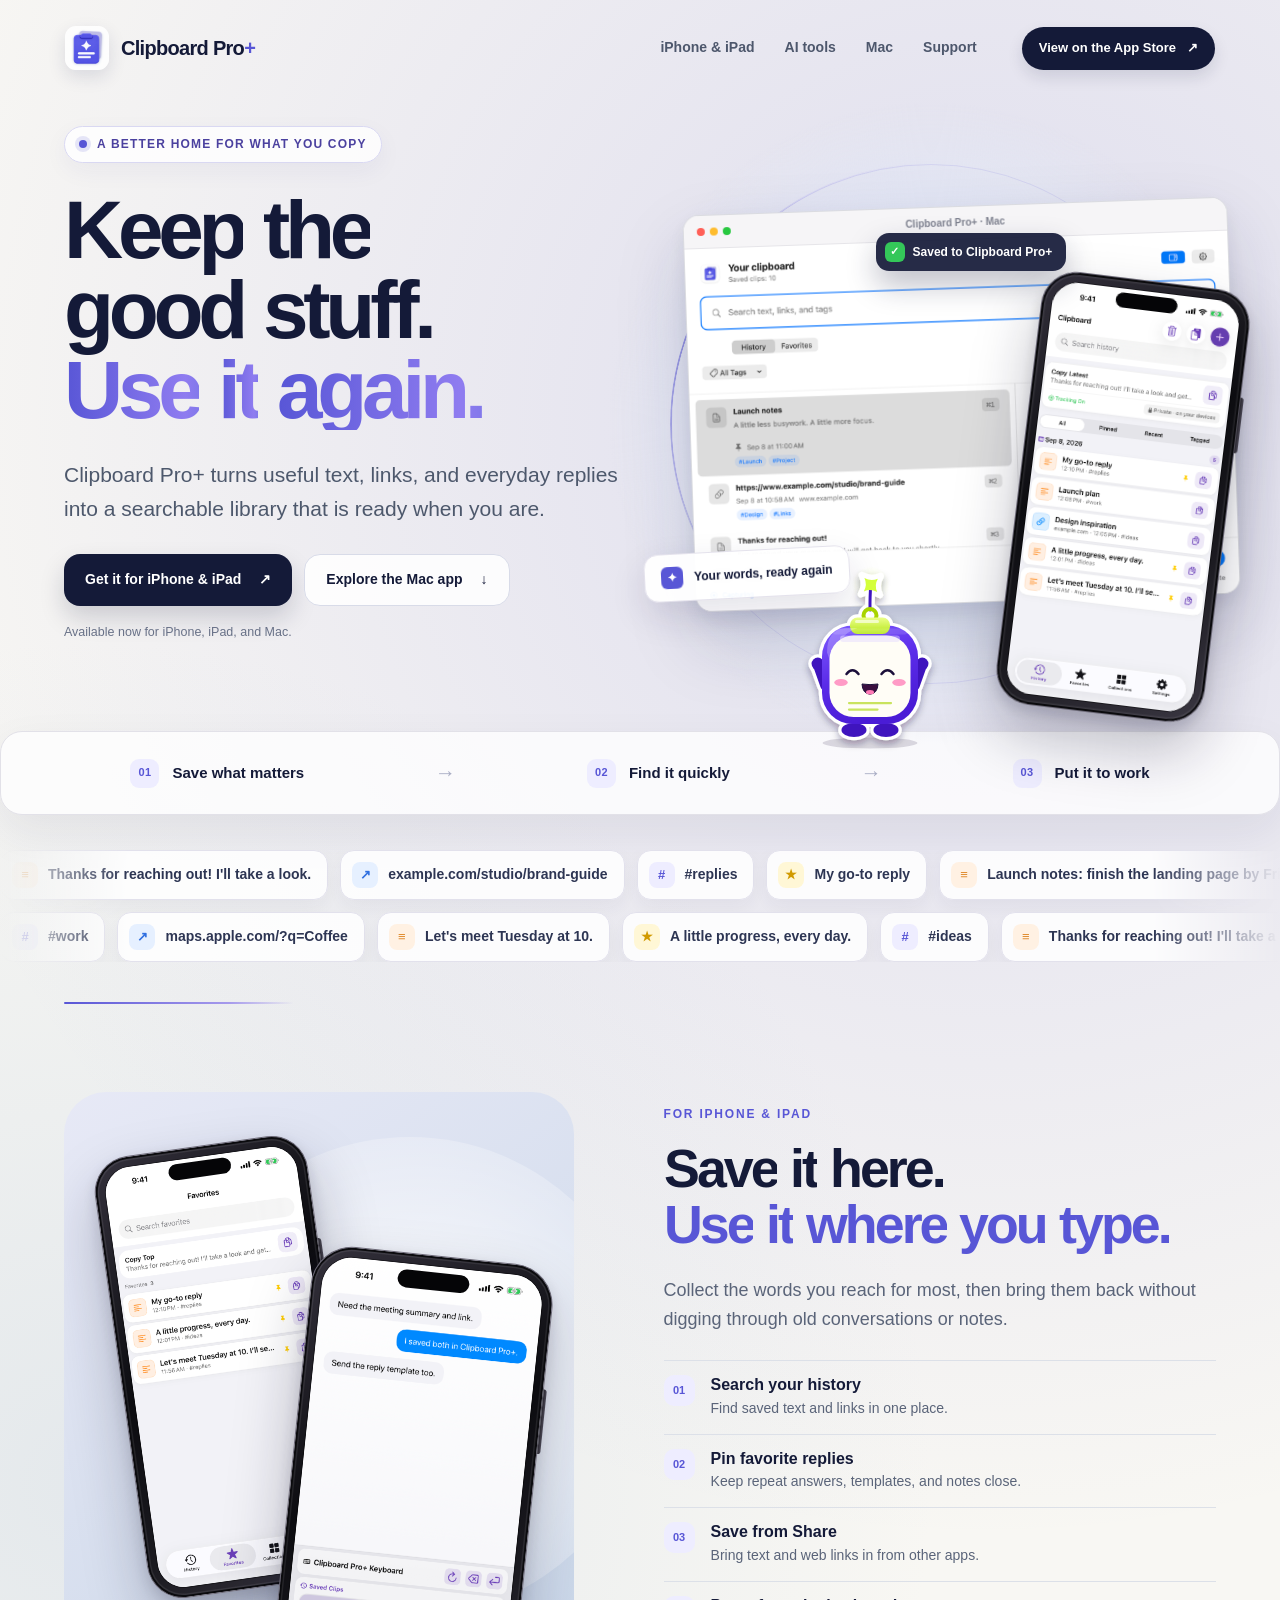
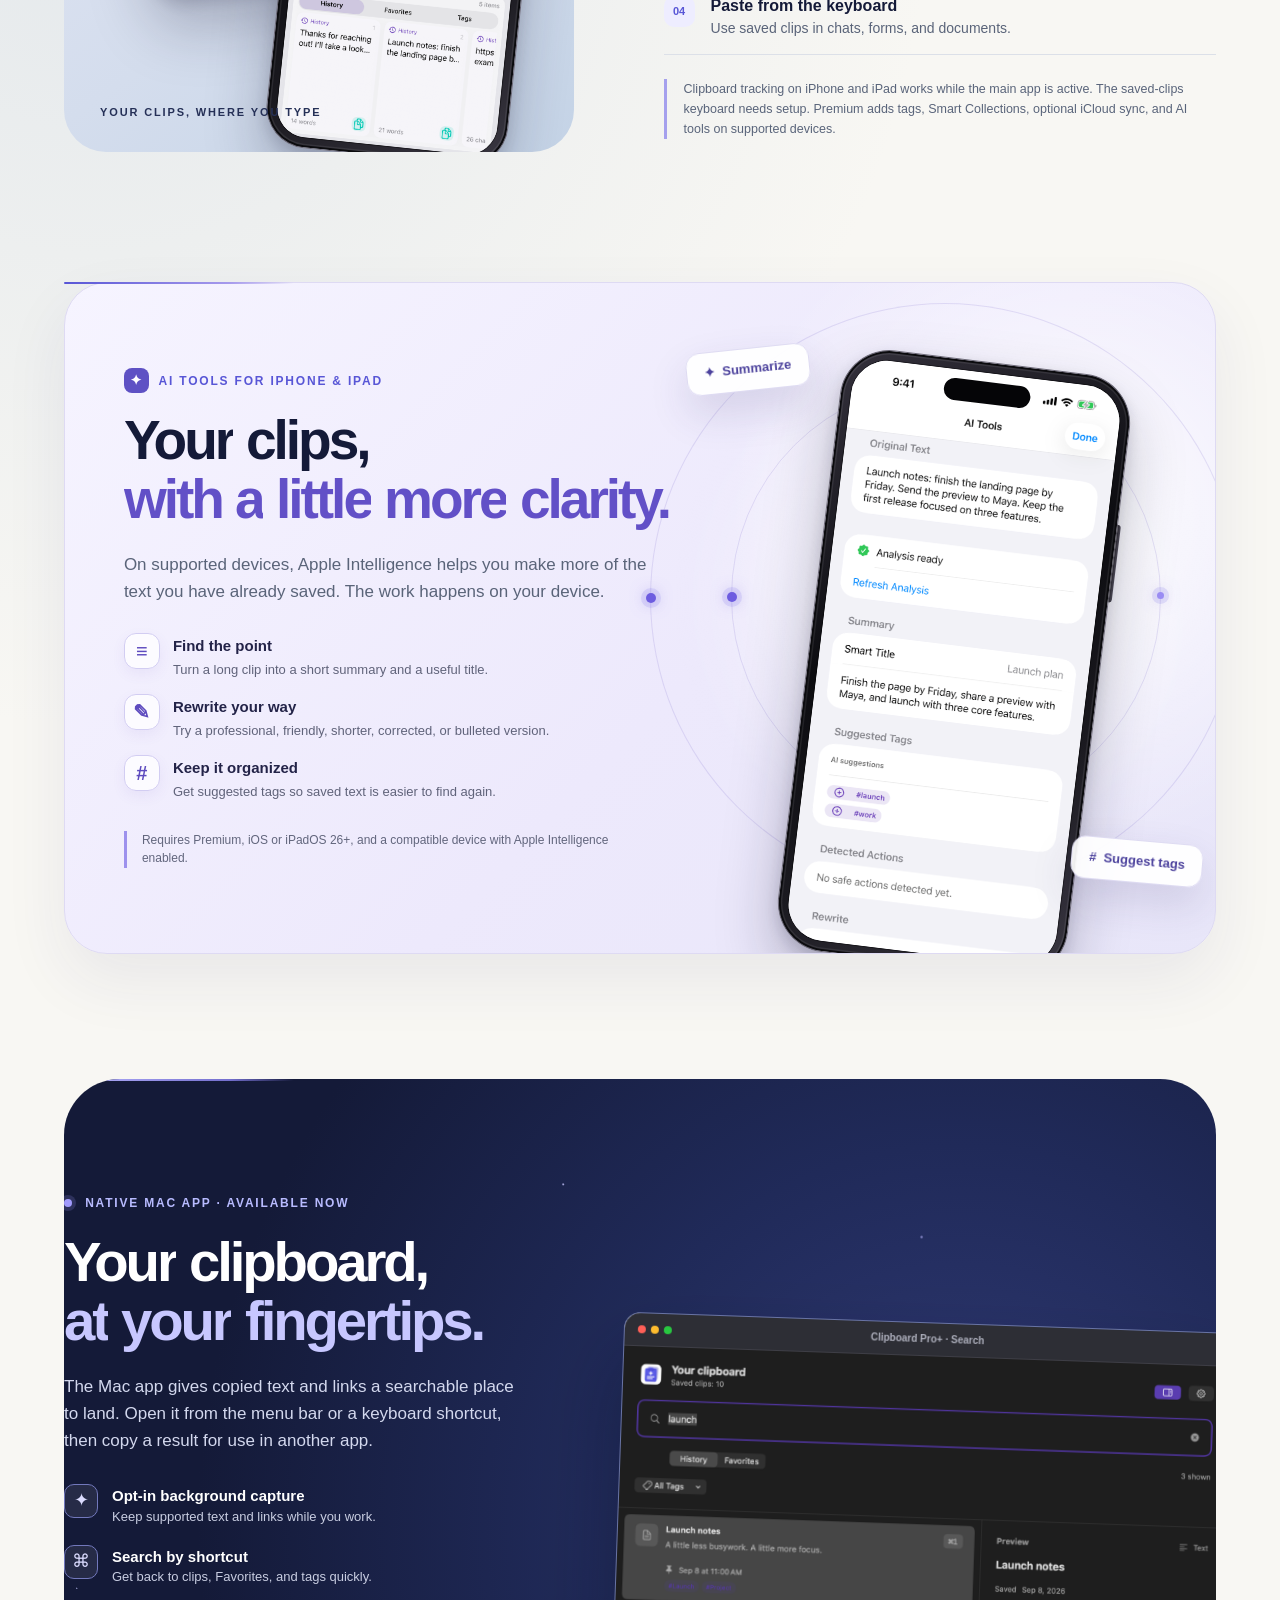
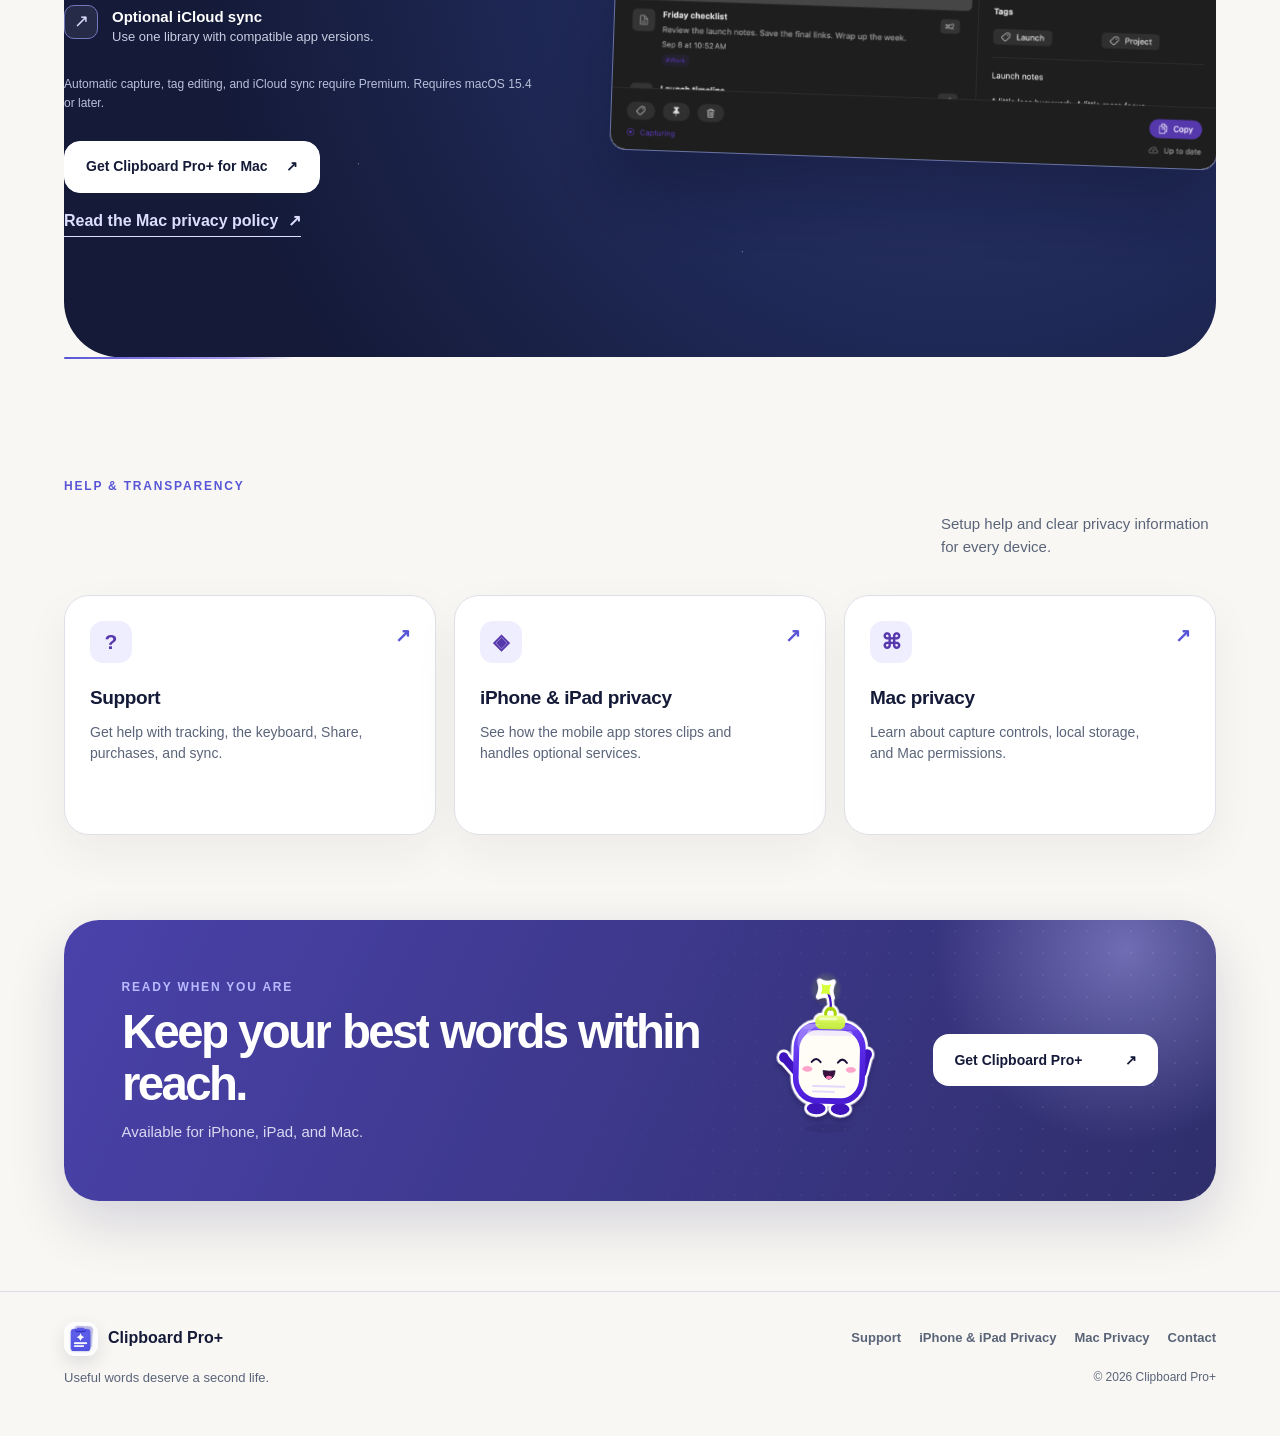
==== commit 18df4edd: "Add animated Pip mascot to the homepage Pip catches a falling clip in the hero (synced with the save" ====
--- a/docs/index.html
+++ b/docs/index.html
@@ -22,10 +22,10 @@
   <meta name="twitter:image" content="https://mahmoudfotta.github.io/Clipboard-pro-plus/assets/social-preview.png?v=20260929">
   <meta name="twitter:image:alt" content="Clipboard Pro+ preview with the app on iPhone and Mac beside the headline Keep the good stuff. Use it again.">
   <link rel="icon" type="image/png" href="./assets/app-icon.png">
-  <link rel="stylesheet" href="./site.css?v=20260929-2">
-  <link rel="stylesheet" href="./home.css?v=20260929-2">
-  <link rel="stylesheet" href="./ai.css?v=20260929-2">
-  <link rel="stylesheet" href="./home-fx.css?v=20260929-2">
+  <link rel="stylesheet" href="./site.css?v=20260929-4">
+  <link rel="stylesheet" href="./home.css?v=20260929-4">
+  <link rel="stylesheet" href="./ai.css?v=20260929-4">
+  <link rel="stylesheet" href="./home-fx.css?v=20260929-4">
 </head>
 <body class="home">
   <a class="skip-link" href="#main">Skip to content</a>
@@ -65,6 +65,7 @@
           <img src="./assets/iphone-history.png?v=20260929" width="690" height="1500" alt="Clipboard Pro+ on iPhone showing searchable history, saved clips, and Favorites.">
         </figure>
         <div class="floating-chip" aria-hidden="true"><span>✦</span> Your words, ready again</div>
+        <div class="pip pip-hero" data-pip="waitingToCopy" role="img" aria-label="Pip, the Clipboard Pro+ buddy, catching a saved clip"></div>
       </div>
     </section>
 
@@ -165,6 +166,7 @@
     <section class="closing-section shell" aria-labelledby="closing-title">
       <div class="closing-panel">
         <div><p class="section-label light">Ready when you are</p><h2 id="closing-title">Keep your best words within reach.</h2><p>Available for iPhone, iPad, and Mac.</p></div>
+        <div class="pip pip-closing" data-pip="happy" role="img" aria-label="Pip, the Clipboard Pro+ buddy, hopping and waving"></div>
         <a class="home-button closing-button" href="https://apps.apple.com/us/app/clipboard-pro-paste-manager/id6761011158" target="_blank" rel="noopener noreferrer">Get Clipboard Pro+ <span aria-hidden="true">↗</span></a>
       </div>
     </section>
@@ -176,6 +178,7 @@
     <nav aria-label="Footer navigation"><a href="./support/">Support</a><a href="./privacy-policy/">iPhone &amp; iPad Privacy</a><a href="./mac-privacy-policy/">Mac Privacy</a><a href="mailto:clipboardproplus@gmail.com">Contact</a></nav>
     <small>© 2026 Clipboard Pro+</small>
   </footer>
-  <script src="./home-motion.js?v=20260929-2" defer></script>
+  <script src="./home-motion.js?v=20260929-4" defer></script>
+  <script src="./pip.js?v=20260929-4" defer></script>
 </body>
 </html>
--- a/docs/home-fx.css
+++ b/docs/home-fx.css
@@ -210,3 +210,29 @@
 @keyframes fx-mac-enter { from { opacity: 0; transform: rotate(-2deg) rotateY(-28deg) translate(80px, 40px) scale(0.86); filter: blur(10px); } to { opacity: 1; transform: rotate(-2deg); filter: none; } }
 @keyframes fx-phone-enter { from { opacity: 0; transform: rotate(22deg) rotateY(30deg) translate(120px, 160px) scale(0.8); filter: blur(10px); } to { opacity: 1; transform: rotate(7deg); filter: none; } }
 @keyframes fx-halo-enter { from { opacity: 0; scale: 0.5; } }
+
+/* Pip, the Clipboard Pro+ buddy (drawn by pip.js). Tap for a cheer. */
+.home .pip { position: absolute; z-index: 4; aspect-ratio: 1; cursor: pointer; -webkit-tap-highlight-color: transparent; }
+.home .pip svg { display: block; width: 100%; height: 100%; overflow: visible; }
+.home .pip:hover svg { filter: drop-shadow(0 0 18px rgba(212, 255, 58, 0.45)); }
+.home .pip-hero { width: 190px; left: 22%; bottom: -78px; }
+.home .closing-panel { position: relative; }
+.home .pip-closing { position: relative; flex: none; width: 150px; margin: -40px -10px -30px auto; }
+.home .closing-panel > div:first-child { flex: 1; }
+
+/* Pip speech bubble that says hello on hover. */
+.home .pip::after { content: "Hi, I'm Pip!"; position: absolute; left: 50%; top: 2%; padding: 7px 12px; border-radius: 12px; background: #1b0f3a; color: #d4ff3a; font-size: 12px; font-weight: 800; white-space: nowrap; opacity: 0; transform: translate(-50%, 8px) scale(0.9); transition: opacity 200ms ease, transform 300ms cubic-bezier(0.34, 1.56, 0.64, 1); pointer-events: none; }
+.home .pip:hover::after { opacity: 1; transform: translate(-50%, -100%) scale(1); }
+
+/* With Pip in the hero, the saved toast pops exactly when Pip catches a clip. */
+.home.fx-on .hero-visual.has-pip .fx-toast { animation: none; opacity: 0; transform: translateY(10px) scale(0.85); transition: opacity 220ms ease, transform 420ms cubic-bezier(0.34, 1.56, 0.64, 1); }
+.home.fx-on .hero-visual.pip-caught .fx-toast { opacity: 1; transform: none; }
+
+@media (max-width: 900px) {
+  .home .pip-hero { width: 160px; left: 12%; bottom: -60px; }
+}
+@media (max-width: 640px) {
+  .home .pip-hero { width: 120px; left: 4%; bottom: -30px; }
+  .home .floating-chip { left: auto; right: 0; }
+  .home .pip-closing { width: 120px; margin: 6px auto -8px; }
+}
